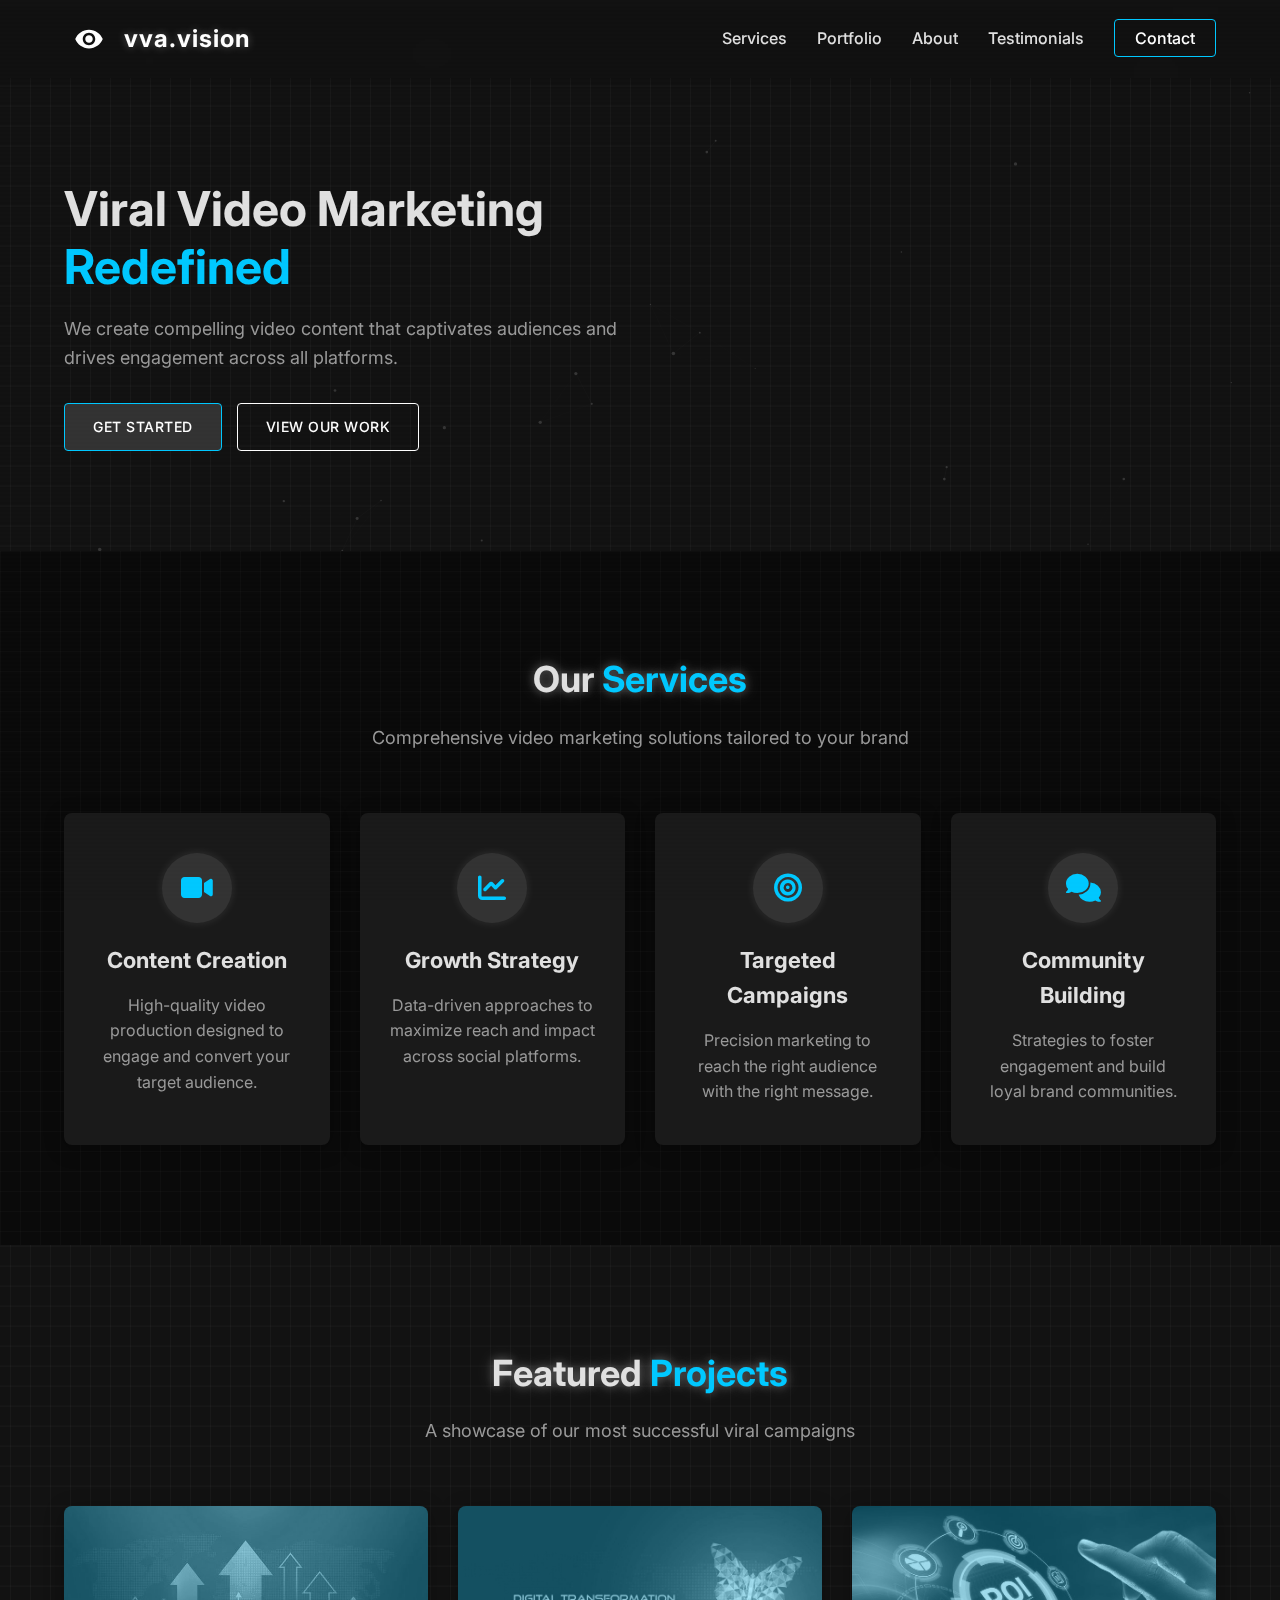
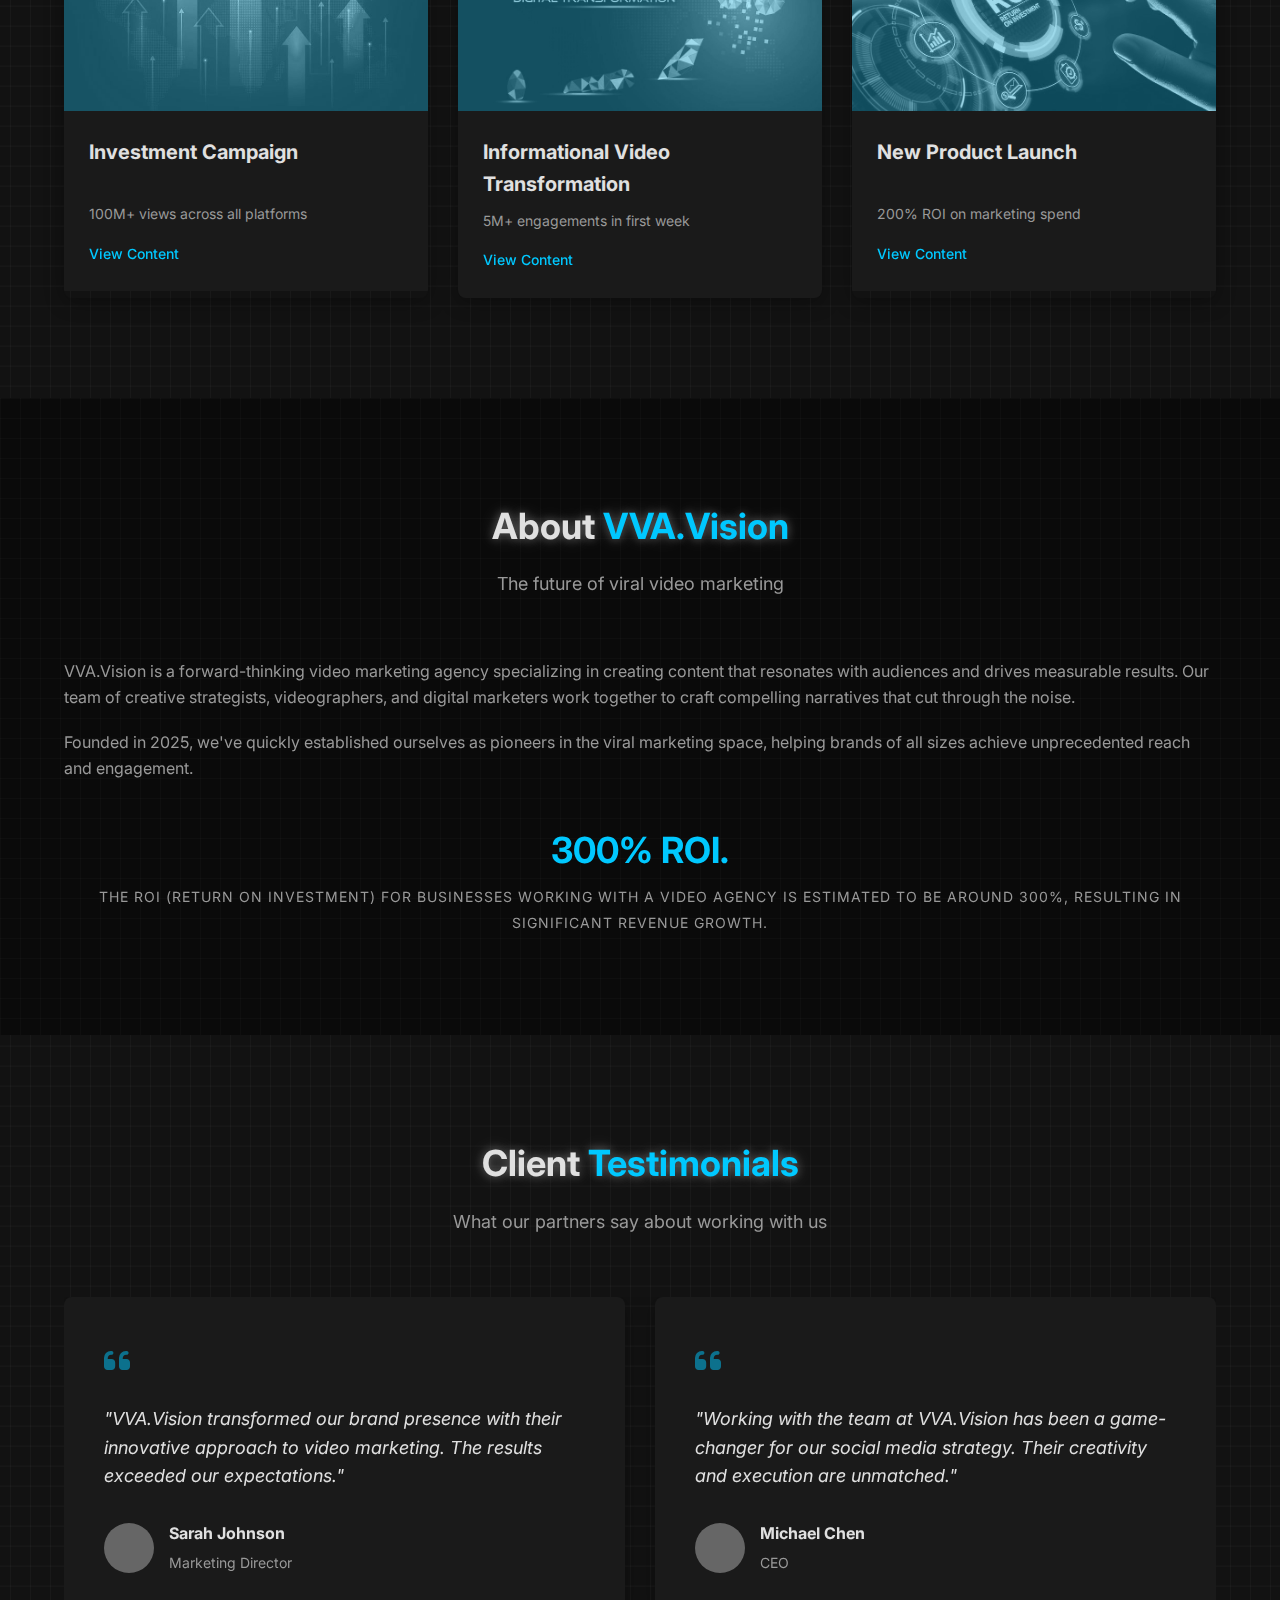
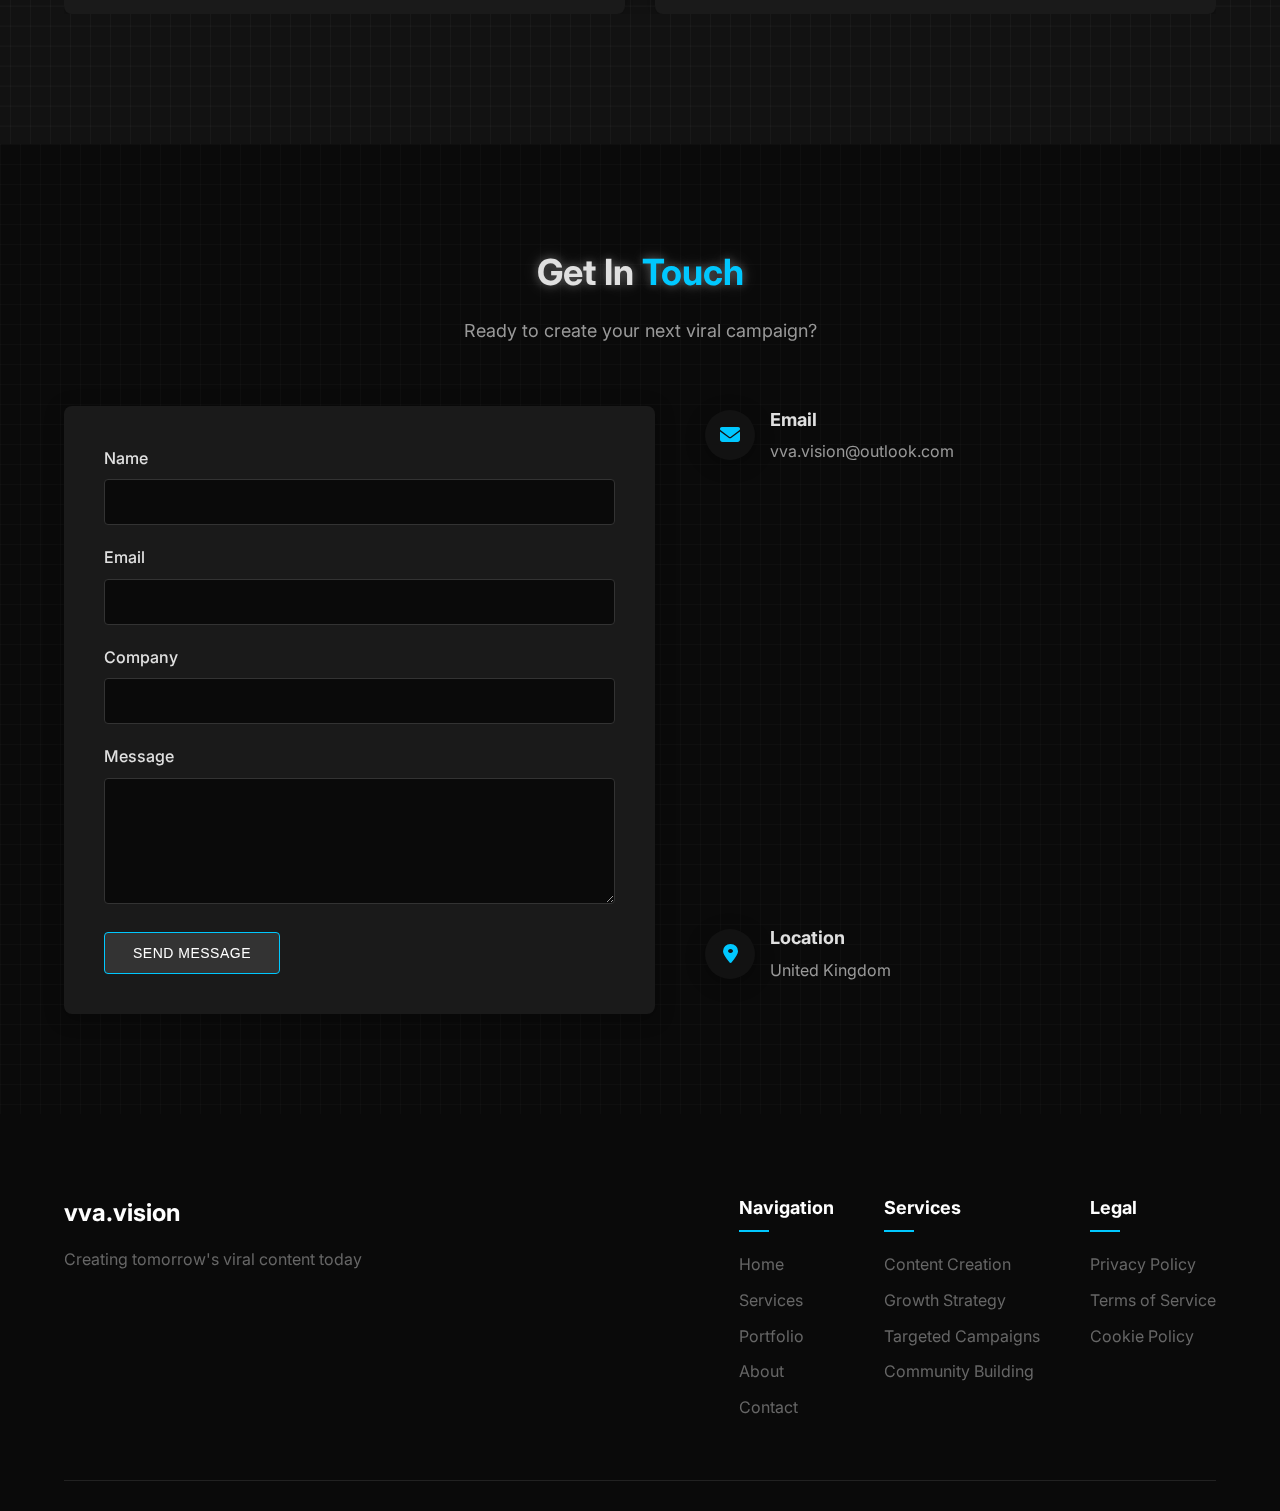
==== index.html @ bde7cbd3 "done" ====
<!DOCTYPE html>
<html lang="en">
<head>
    <meta charset="UTF-8">
    <meta name="viewport" content="width=device-width, initial-scale=1.0">
    <title>VVA.Vision - Viral Video Marketing Agency</title>
    <link rel="stylesheet" href="styles.css">
    <link rel="stylesheet" href="futuristic.css">
    <link rel="stylesheet" href="neon-effects.css">
    <link rel="preconnect" href="https://fonts.googleapis.com">
    <link rel="preconnect" href="https://fonts.gstatic.com" crossorigin>
    <link href="https://fonts.googleapis.com/css2?family=Inter:wght@300;400;500;600;700&display=swap" rel="stylesheet">
    <link rel="stylesheet" href="https://cdnjs.cloudflare.com/ajax/libs/font-awesome/6.4.0/css/all.min.css">
</head>
<body>
    <header>
        <nav>
            <div class="logo">
                <a href="#"><img src="eye-logo.svg" alt="VVA.Vision Logo">vva.vision</a>
            </div>
            <div class="nav-toggle" id="navToggle">
                <span></span>
                <span></span>
                <span></span>
            </div>
            <ul class="nav-links" id="navLinks">
                <li><a href="#services">Services</a></li>
                <li><a href="#portfolio">Portfolio</a></li>
                <li><a href="#about">About</a></li>
                <li><a href="#testimonials">Testimonials</a></li>
                <li><a href="#contact" class="cta-btn">Contact</a></li>
            </ul>
        </nav>
    </header>

    <main>
        <section class="hero">
            <div class="hero-content">
                <h1>Viral Video Marketing <span class="highlight">Redefined</span></h1>
                <p>We create compelling video content that captivates audiences and drives engagement across all platforms.</p>
                <div class="hero-cta">
                    <a href="#contact" class="primary-btn">Get Started</a>
                    <a href="#portfolio" class="secondary-btn">View Our Work</a>
                </div>
            </div>
           
        </section>

        <section id="services" class="services">
            <div class="section-header">
                <h2>Our <span class="highlight">Services</span></h2>
                <p>Comprehensive video marketing solutions tailored to your brand</p>
            </div>
            <div class="services-grid">
                <div class="service-card">
                    <div class="service-icon">
                        <i class="fas fa-video"></i>
                    </div>
                    <h3>Content Creation</h3>
                    <p>High-quality video production designed to engage and convert your target audience.</p>
                </div>
                <div class="service-card">
                    <div class="service-icon">
                        <i class="fas fa-chart-line"></i>
                    </div>
                    <h3>Growth Strategy</h3>
                    <p>Data-driven approaches to maximize reach and impact across social platforms.</p>
                </div>
                <div class="service-card">
                    <div class="service-icon">
                        <i class="fas fa-bullseye"></i>
                    </div>
                    <h3>Targeted Campaigns</h3>
                    <p>Precision marketing to reach the right audience with the right message.</p>
                </div>
                <div class="service-card">
                    <div class="service-icon">
                        <i class="fas fa-comments"></i>
                    </div>
                    <h3>Community Building</h3>
                    <p>Strategies to foster engagement and build loyal brand communities.</p>
                </div>
            </div>
        </section>

        <section id="portfolio" class="portfolio">
            <div class="section-header">
                <h2>Featured <span class="highlight">Projects</span></h2>
                <p>A showcase of our most successful viral campaigns</p>
            </div>
            <div class="portfolio-grid">
                <div class="portfolio-item">
                    <div class="portfolio-image">
                        <img src="cover1.jpeg">
                    </div>
                    <div class="portfolio-info">
                        <h3>Investment Campaign</h3><br>
                        <p>100M+ views across all platforms</p>
                        <a href="campaign-gallery.html" class="view-project">View Content</a>
                    </div>
                </div>
                <div class="portfolio-item">
                    <div class="portfolio-image">
                        <img src="cover2.jpeg">
                    </div>
                    <div class="portfolio-info">
                        <h3>Informational Video Transformation</h3>
                        <p>5M+ engagements in first week</p>
                        <a href="campaign-gallery.html" class="view-project">View Content</a>
                    </div>
                </div>
                <div class="portfolio-item">
                    <div class="portfolio-image">
                        <img src="cover3.jpeg">
                    </div>
                    <div class="portfolio-info">
                        <h3>New Product Launch</h3><br>
                        <p>200% ROI on marketing spend</p>
                        <a href="beauty-gallery.html" class="view-project">View Content</a>
                    </div>
                </div>
            </div>
        </section>

        <section id="about" class="about">
            <div class="section-header">
                <h2>About <span class="highlight">VVA.Vision</span></h2>
                <p>The future of viral video marketing</p>
            </div>
            <div class="about-content">
                <div class="about-text">
                    <p>VVA.Vision is a forward-thinking video marketing agency specializing in creating content that resonates with audiences and drives measurable results. Our team of creative strategists, videographers, and digital marketers work together to craft compelling narratives that cut through the noise.</p>
                    <p>Founded in 2025, we've quickly established ourselves as pioneers in the viral marketing space, helping brands of all sizes achieve unprecedented reach and engagement.</p>
                    <div class="stats-container">
                        
                    <div class="stat-item">
                            <span class="stat-number">300% ROI.</span>
                            <span class="stat-label">The ROI (Return on investment) for businesses working with a video agency is estimated to be around 300%, resulting in significant revenue growth.</span>
                    <!-- </div>
                        <div class="stat-item">
                            <span class="stat-number">100M+</span>
                            <span class="stat-label">Views</span>
                        </div> 
                    </div> -->
                </div>
                <!-- <div class="about-image">
                    <div class="team-image-placeholder"></div>
                </div> -->
            </div>
        </section>

        <section id="testimonials" class="testimonials">
            <div class="section-header">
                <h2>Client <span class="highlight">Testimonials</span></h2>
                <p>What our partners say about working with us</p>
            </div>
            <div class="testimonial-slider">
                <div class="testimonial-card">
                    <div class="quote-icon"><i class="fas fa-quote-left"></i></div>
                    <p class="testimonial-text">"VVA.Vision transformed our brand presence with their innovative approach to video marketing. The results exceeded our expectations."</p>
                    <div class="testimonial-author">
                        <div class="author-image"></div>
                        <div class="author-info">
                            <h4>Sarah Johnson</h4>
                            <p>Marketing Director</p>
                        </div>
                    </div>
                </div>
                <div class="testimonial-card">
                    <div class="quote-icon"><i class="fas fa-quote-left"></i></div>
                    <p class="testimonial-text">"Working with the team at VVA.Vision has been a game-changer for our social media strategy. Their creativity and execution are unmatched."</p>
                    <div class="testimonial-author">
                        <div class="author-image"></div>
                        <div class="author-info">
                            <h4>Michael Chen</h4>
                            <p>CEO</p>
                        </div>
                    </div>
                </div>
            </div>
            <!-- <div class="slider-controls">
                <button class="prev-btn"><i class="fas fa-chevron-left"></i></button>
                <button class="next-btn"><i class="fas fa-chevron-right"></i></button>
            </div> -->
        </section>

        <section id="contact" class="contact">
            <div class="section-header">
                <h2>Get In <span class="highlight">Touch</span></h2>
                <p>Ready to create your next viral campaign?</p>
            </div>
            <div class="contact-container">
                <div class="contact-form">
                    <form id="contactForm">
                        <div class="form-group">
                            <label for="name">Name</label>
                            <input type="text" id="name" name="name" required>
                        </div>
                        <div class="form-group">
                            <label for="email">Email</label>
                            <input type="email" id="email" name="email" required>
                        </div>
                        <div class="form-group">
                            <label for="company">Company</label>
                            <input type="text" id="company" name="company">
                        </div>
                        <div class="form-group">
                            <label for="message">Message</label>
                            <textarea id="message" name="message" rows="5" required></textarea>
                        </div>
                        <button type="submit" class="primary-btn">Send Message</button>
                    </form>
                </div>
                <div class="contact-info">
                    <div class="info-item">
                        <div class="info-icon"><i class="fas fa-envelope"></i></div>
                        <div class="info-text">
                            <h4>Email</h4>
                            <p>vva.vision@outlook.com</p>
                        </div>
                    </div>

                    <div class="info-item">
                        <div class="info-icon"><i class="fas fa-map-marker-alt"></i></div>
                        <div class="info-text">
                            <h4>Location</h4>
                            <p>United Kingdom</p>
                        </div>
                    </div>

                </div>
            </div>
        </section>
    </main>

    <footer>
        <div class="footer-content">
            <div class="footer-logo">
                <a href="#">vva.vision</a>
                <p>Creating tomorrow's viral content today</p>
            </div>
            <div class="footer-links">
                <div class="footer-column">
                    <h4>Navigation</h4>
                    <ul>
                        <li><a href="index.html">Home</a></li>
                        <li><a href="index.html#services">Services</a></li>
                        <li><a href="index.html#portfolio">Portfolio</a></li>
                        <li><a href="index.html#about">About</a></li>
                        <li><a href="index.html#contact">Contact</a></li>
                    </ul>
                </div>
                <div class="footer-column">
                    <h4>Services</h4>
                    <ul>
                        <li><a href="index.html#services">Content Creation</a></li>
                        <li><a href="index.html#services">Growth Strategy</a></li>
                        <li><a href="index.html#services">Targeted Campaigns</a></li>
                        <li><a href="index.html#services">Community Building</a></li>
                    </ul>
                </div>
                <div class="footer-column">
                    <h4>Legal</h4>
                    <ul>
                        <li><a href="privacy-policy.html">Privacy Policy</a></li>
                        <li><a href="terms-of-service.html">Terms of Service</a></li>
                        <li><a href="cookie-policy.html">Cookie Policy</a></li>
                    </ul>
                </div>
            </div>
        </div>
    </footer>

    <script src="script.js"></script>
    <script src="particles.js"></script>
</body>
</html>
---- styles.css ----
/* Base Styles */
:root {
    --primary-color: #333333;
    --secondary-color: #666666;
    --accent-color: #00c8ff;
    --background-color: #f5f5f5;
    --dark-bg-color: #1a1a1a;
    --light-gray: #e0e0e0;
    --medium-gray: #999999;
    --text-color: #333333;
    --light-text: #ffffff;
    --border-radius: 4px;
    --box-shadow: 0 4px 20px rgba(0, 0, 0, 0.1);
    --transition: all 0.3s ease;
}

* {
    margin: 0;
    padding: 0;
    box-sizing: border-box;
}

html {
    scroll-behavior: smooth;
}

body {
    font-family: 'Inter', sans-serif;
    line-height: 1.6;
    color: var(--text-color);
    background-color: var(--background-color);
    overflow-x: hidden;
}

a {
    text-decoration: none;
    color: inherit;
    transition: var(--transition);
}

ul {
    list-style: none;
}

img {
    max-width: 100%;
    height: auto;
}

.highlight {
    color: var(--accent-color);
}

/* Button Styles */
.primary-btn, .secondary-btn {
    display: inline-block;
    padding: 12px 28px;
    border-radius: var(--border-radius);
    font-weight: 500;
    letter-spacing: 0.5px;
    text-transform: uppercase;
    font-size: 14px;
    cursor: pointer;
    transition: var(--transition);
}

.primary-btn {
    background-color: var(--accent-color);
    color: var(--light-text);
    border: none;
}

.primary-btn:hover {
    background-color: var(--primary-color);
    transform: translateY(-2px);
}

.secondary-btn {
    background-color: transparent;
    color: var(--primary-color);
    border: 1px solid var(--primary-color);
}

.secondary-btn:hover {
    background-color: var(--primary-color);
    color: var(--light-text);
    transform: translateY(-2px);
}

/* Section Styles */
section {
    padding: 100px 0;
}

.section-header {
    text-align: center;
    margin-bottom: 60px;
}

.section-header h2 {
    font-size: 36px;
    font-weight: 700;
    margin-bottom: 15px;
    position: relative;
    display: inline-block;
}

.section-header p {
    color: var(--secondary-color);
    font-size: 18px;
    max-width: 600px;
    margin: 0 auto;
}

/* Header & Navigation */
header {
    position: fixed;
    top: 0;
    left: 0;
    width: 100%;
    z-index: 1000;
    background-color: rgba(245, 245, 245, 0.95);
    backdrop-filter: blur(10px);
    box-shadow: 0 2px 10px rgba(0, 0, 0, 0.1);
    transition: var(--transition);
}

nav {
    display: flex;
    justify-content: space-between;
    align-items: center;
    padding: 20px 5%;
    max-width: 1400px;
    margin: 0 auto;
}

.logo a {
    font-size: 24px;
    font-weight: 700;
    letter-spacing: 1px;
    color: var(--primary-color);
}

.nav-links {
    display: flex;
    align-items: center;
    gap: 30px;
}

.nav-links a {
    font-weight: 500;
    position: relative;
}

.nav-links a::after {
    content: '';
    position: absolute;
    bottom: -5px;
    left: 0;
    width: 0;
    height: 2px;
    background-color: var(--accent-color);
    transition: var(--transition);
}

.nav-links a:hover::after {
    width: 100%;
}

.nav-links a.cta-btn {
    background-color: var(--accent-color);
    color: var(--light-text);
    padding: 8px 20px;
    border-radius: var(--border-radius);
}

.nav-links a.cta-btn:hover {
    background-color: var(--primary-color);
}

.nav-links a.cta-btn::after {
    display: none;
}

.nav-toggle {
    display: none;
    flex-direction: column;
    gap: 5px;
    cursor: pointer;
}

.nav-toggle span {
    display: block;
    width: 25px;
    height: 2px;
    background-color: var(--primary-color);
    transition: var(--transition);
}

/* Hero Section */
.hero {
    padding: 180px 5% 100px;
    display: flex;
    align-items: center;
    justify-content: space-between;
    max-width: 1400px;
    margin: 0 auto;
    gap: 50px;
}

.hero-content {
    flex: 1;
    max-width: 600px;
}

.hero-content h1 {
    font-size: 48px;
    line-height: 1.2;
    margin-bottom: 20px;
    font-weight: 700;
}

.hero-content p {
    font-size: 18px;
    color: var(--secondary-color);
    margin-bottom: 30px;
}

.hero-cta {
    display: flex;
    gap: 15px;
}

.hero-visual {
    flex: 1;
    display: flex;
    justify-content: center;
    align-items: center;
}

.slideshow-container {
    width: 100%;
    max-width: 550px;
    aspect-ratio: 16/9;
    background-color: var(--dark-bg-color);
    position: relative;
    overflow: hidden;
    border-radius: var(--border-radius);
    box-shadow: 0 10px 30px rgba(0, 0, 0, 0.2);
}

.slideshow-images {
    width: 100%;
    height: 100%;
    position: relative;
}

.slide {
    position: absolute;
    top: 0;
    left: 0;
    width: 100%;
    height: 100%;
    object-fit: cover;
    opacity: 0;
    transition: opacity 0.8s ease-in-out;
}

.slide.active {
    opacity: 1;
    z-index: 1;
}

.slideshow-controls {
    position: absolute;
    bottom: 15px;
    left: 0;
    right: 0;
    display: flex;
    justify-content: space-between;
    padding: 0 15px;
    z-index: 2;
}

.slideshow-controls button {
    background-color: rgba(0, 0, 0, 0.5);
    color: white;
    border: none;
    width: 40px;
    height: 40px;
    border-radius: 50%;
    display: flex;
    align-items: center;
    justify-content: center;
    cursor: pointer;
    transition: background-color 0.3s ease;
}

.slideshow-controls button:hover {
    background-color: var(--accent-color);
}
    /* border-radius: 8px;
    overflow: hidden;
    position: relative;
    box-shadow: var(--box-shadow);
} */

.placeholder-video {
    width: 100%;
    height: 100%;
    display: flex;
    justify-content: center;
    align-items: center;
}

.placeholder-video i {
    font-size: 60px;
    color: var(--accent-color);
    opacity: 0.8;
    transition: var(--transition);
    cursor: pointer;
}

.placeholder-video i:hover {
    opacity: 1;
    transform: scale(1.1);
}

/* Services Section */
.services {
    background-color: var(--light-gray);
    padding: 100px 5%;
}

.services-grid {
    display: grid;
    grid-template-columns: repeat(auto-fit, minmax(250px, 1fr));
    gap: 30px;
    max-width: 1400px;
    margin: 0 auto;
}

.service-card {
    background-color: var(--background-color);
    padding: 40px 30px;
    border-radius: 8px;
    box-shadow: var(--box-shadow);
    transition: var(--transition);
    text-align: center;
}

.service-card:hover {
    transform: translateY(-10px);
}

.service-icon {
    width: 70px;
    height: 70px;
    background-color: var(--light-gray);
    border-radius: 50%;
    display: flex;
    justify-content: center;
    align-items: center;
    margin: 0 auto 20px;
}

.service-icon i {
    font-size: 28px;
    color: var(--accent-color);
}

.service-card h3 {
    font-size: 22px;
    margin-bottom: 15px;
}

.service-card p {
    color: var(--secondary-color);
    font-size: 16px;
}

/* Portfolio Section */
.portfolio {
    padding: 100px 5%;
    max-width: 1400px;
    margin: 0 auto;
}

.portfolio-grid {
    display: grid;
    grid-template-columns: repeat(auto-fit, minmax(300px, 1fr));
    gap: 30px;
}

.portfolio-item {
    border-radius: 8px;
    overflow: hidden;
    box-shadow: var(--box-shadow);
    transition: var(--transition);
}

.portfolio-item:hover {
    transform: translateY(-10px);
}

.portfolio-item:hover .portfolio-image::after {
    opacity: 0.5;
}

.portfolio-image {
    width: 100%;
    aspect-ratio: 16/9;
    overflow: hidden;
    position: relative;
}

.portfolio-image::after {
    content: '';
    position: absolute;
    top: 0;
    left: 0;
    width: 100%;
    height: 100%;
    background-color: var(--accent-color);
    opacity: 0.3;
    pointer-events: none;
    transition: var(--transition);
}

.placeholder-image {
    width: 100%;
    height: 100%;
    background-color: var(--medium-gray);
    background-image: linear-gradient(45deg, var(--medium-gray), var(--light-gray));
}

.portfolio-info {
    padding: 25px;
    background-color: var(--background-color);
}

.portfolio-info h3 {
    font-size: 20px;
    margin-bottom: 10px;
}

.portfolio-info p {
    color: var(--secondary-color);
    margin-bottom: 15px;
    font-size: 14px;
}

.view-project {
    color: var(--accent-color);
    font-weight: 500;
    font-size: 14px;
    display: inline-block;
    position: relative;
}

.view-project::after {
    content: '';
    position: absolute;
    bottom: -2px;
    left: 0;
    width: 0;
    height: 1px;
    background-color: var(--accent-color);
    transition: var(--transition);
}

.view-project:hover::after {
    width: 100%;
}

/* About Section */
.about {
    background-color: var(--light-gray);
    padding: 100px 5%;
}

.about-content {
    display: flex;
    align-items: center;
    gap: 50px;
    max-width: 1400px;
    margin: 0 auto;
}

.about-text {
    flex: 1;
}

.about-text p {
    margin-bottom: 20px;
    color: var(--secondary-color);
}

.stats-container {
    display: flex;
    gap: 30px;
    margin-top: 40px;
}

.stat-item {
    text-align: center;
}

.stat-number {
    display: block;
    font-size: 36px;
    font-weight: 700;
    color: var(--accent-color);
    margin-bottom: 5px;
}

.stat-label {
    font-size: 14px;
    color: var(--secondary-color);
    text-transform: uppercase;
    letter-spacing: 1px;
}

.about-image {
    flex: 1;
}

.team-image-placeholder {
    width: 100%;
    aspect-ratio: 4/3;
    background-color: var(--medium-gray);
    border-radius: 8px;
    overflow: hidden;
}

/* Testimonials Section */
.testimonials {
    padding: 100px 5%;
    max-width: 1400px;
    margin: 0 auto;
}

.testimonial-slider {
    display: flex;
    gap: 30px;
    margin-bottom: 30px;
    overflow-x: hidden;
}

.testimonial-card {
    background-color: var(--light-gray);
    padding: 40px;
    border-radius: 8px;
    box-shadow: var(--box-shadow);
    flex: 1;
    min-width: 300px;
}

.quote-icon {
    font-size: 30px;
    color: var(--accent-color);
    margin-bottom: 20px;
    opacity: 0.5;
}

.testimonial-text {
    font-size: 18px;
    margin-bottom: 30px;
    font-style: italic;
}

.testimonial-author {
    display: flex;
    align-items: center;
    gap: 15px;
}

.author-image {
    width: 50px;
    height: 50px;
    border-radius: 50%;
    background-color: var(--medium-gray);
}

.author-info h4 {
    font-size: 16px;
    margin-bottom: 5px;
}

.author-info p {
    font-size: 14px;
    color: var(--secondary-color);
}

.slider-controls {
    display: flex;
    justify-content: center;
    gap: 15px;
}

.prev-btn, .next-btn {
    width: 40px;
    height: 40px;
    border-radius: 50%;
    background-color: var(--background-color);
    border: none;
    display: flex;
    justify-content: center;
    align-items: center;
    cursor: pointer;
    transition: var(--transition);
}

.prev-btn:hover, .next-btn:hover {
    background-color: var(--accent-color);
    color: var(--light-text);
}

/* Contact Section */
.contact {
    background-color: var(--light-gray);
    padding: 100px 5%;
}

.contact-container {
    display: flex;
    gap: 50px;
    max-width: 1400px;
    margin: 0 auto;
}

.contact-form {
    flex: 1;
    background-color: var(--background-color);
    padding: 40px;
    border-radius: 8px;
    box-shadow: var(--box-shadow);
}

.form-group {
    margin-bottom: 20px;
}

.form-group label {
    display: block;
    margin-bottom: 8px;
    font-weight: 500;
}

.form-group input, .form-group textarea {
    width: 100%;
    padding: 12px 15px;
    border: 1px solid var(--light-gray);
    border-radius: var(--border-radius);
    font-family: inherit;
    font-size: 16px;
    transition: var(--transition);
}

.form-group input:focus, .form-group textarea:focus {
    outline: none;
    border-color: var(--accent-color);
}

.contact-info {
    flex: 1;
    display: flex;
    flex-direction: column;
    justify-content: space-between;
}

.info-item {
    display: flex;
    align-items: center;
    gap: 15px;
    margin-bottom: 30px;
}

.info-icon {
    width: 50px;
    height: 50px;
    background-color: var(--background-color);
    border-radius: 50%;
    display: flex;
    justify-content: center;
    align-items: center;
    box-shadow: var(--box-shadow);
}

.info-icon i {
    font-size: 20px;
    color: var(--accent-color);
}

.info-text h4 {
    font-size: 18px;
    margin-bottom: 5px;
}

.info-text p {
    color: var(--secondary-color);
}

.social-links {
    display: flex;
    gap: 15px;
    margin-top: 30px;
}

.social-icon {
    width: 40px;
    height: 40px;
    background-color: var(--background-color);
    border-radius: 50%;
    display: flex;
    justify-content: center;
    align-items: center;
    transition: var(--transition);
}

.social-icon i {
    font-size: 18px;
    color: var(--primary-color);
    transition: var(--transition);
}

.social-icon:hover {
    background-color: var(--accent-color);
}

.social-icon:hover i {
    color: var(--light-text);
}

/* Footer */
footer {
    background-color: var(--dark-bg-color);
    color: var(--light-text);
    padding: 80px 5% 30px;
}

.footer-content {
    display: flex;
    justify-content: space-between;
    max-width: 1400px;
    margin: 0 auto;
    padding-bottom: 50px;
    border-bottom: 1px solid rgba(255, 255, 255, 0.1);
}

.footer-logo a {
    font-size: 24px;
    font-weight: 700;
    margin-bottom: 15px;
    display: inline-block;
}

.footer-logo p {
    color: var(--medium-gray);
    max-width: 300px;
}

.footer-links {
    display: flex;
    gap: 50px;
}

.footer-column h4 {
    font-size: 18px;
    margin-bottom: 20px;
    position: relative;
    padding-bottom: 10px;
}

.footer-column h4::after {
    content: '';
    position: absolute;
    bottom: 0;
    left: 0;
    width: 30px;
    height: 2px;
    background-color: var(--accent-color);
}

.footer-column ul li {
    margin-bottom: 10px;
}

.footer-column ul li a {
    color: var(--medium-gray);
    transition: var(--transition);
}

.footer-column ul li a:hover {
    color: var(--accent-color);
    padding-left: 5px;
}

.footer-bottom {
    text-align: center;
    padding-top: 30px;
    color: var(--medium-gray);
    max-width: 1400px;
    margin: 0 auto;
}

/* Responsive Styles */
@media (max-width: 1024px) {
    .hero {
        flex-direction: column;
        text-align: center;
        padding-top: 150px;
    }
    
    .hero-content {
        max-width: 100%;
    }
    
    .hero-cta {
        justify-content: center;
    }
    
    .about-content {
        flex-direction: column;
    }
    
    .contact-container {
        flex-direction: column;
    }
    
    .footer-content {
        flex-direction: column;
        gap: 40px;
    }
    
    .footer-links {
        flex-wrap: wrap;
        gap: 30px;
    }
}

@media (max-width: 768px) {
    .nav-links {
        position: fixed;
        top: 80px;
        left: 0;
        width: 100%;
        background-color: var(--background-color);
        flex-direction: column;
        padding: 30px 0;
        box-shadow: 0 10px 10px rgba(0, 0, 0, 0.1);
        transform: translateY(-150%);
        transition: var(--transition);
        opacity: 0;
    }
    
    .nav-links.active {
        transform: translateY(0);
        opacity: 1;
    }
    
    .nav-toggle {
        display: flex;
    }
    
    .services-grid, .portfolio-grid {
        grid-template-columns: 1fr;
    }
    
    .testimonial-slider {
        flex-direction: column;
    }
    
    .stats-container {
        flex-direction: column;
        gap: 20px;
    }
    
    /* Improved slideshow controls for mobile */
    .slideshow-controls {
        bottom: 10px;
        padding: 0 10px;
    }
    
    .slideshow-controls button {
        width: 50px;
        height: 50px;
        background-color: rgba(0, 0, 0, 0.7);
        border: 2px solid rgba(255, 255, 255, 0.3);
    }
    
    .slideshow-controls button i {
        font-size: 18px;
    }
}
---- futuristic.css ----
/* Futuristic Dark Theme CSS */
:root {
    --primary-color: #1a1a1a;
    --secondary-color: #999999;
    --accent-color: #00c8ff;
    --background-color: #121212;
    --dark-bg-color: #0a0a0a;
    --light-gray: #333333;
    --medium-gray: #666666;
    --text-color: #e0e0e0;
    --light-text: #ffffff;
    --border-radius: 4px;
    --box-shadow: 0 4px 20px rgba(0, 0, 0, 0.3);
    --transition: all 0.3s ease;
}

/* Grid Background Pattern */
body {
    font-family: 'Inter', sans-serif;
    line-height: 1.6;
    background-color: var(--background-color);
    background-image: 
        linear-gradient(rgba(255, 255, 255, 0.03) 1px, transparent 1px),
        linear-gradient(90deg, rgba(255, 255, 255, 0.03) 1px, transparent 1px);
    background-size: 20px 20px;
    background-position: center center;
    color: var(--text-color);
    overflow-x: hidden;
}

/* Section Background Colors */
.services, .about, .contact {
    background-color: var(--dark-bg-color);
    background-image: 
        linear-gradient(rgba(255, 255, 255, 0.02) 1px, transparent 1px),
        linear-gradient(90deg, rgba(255, 255, 255, 0.02) 1px, transparent 1px);
    background-size: 20px 20px;
}

/* Card Background Colors */
.service-card, .portfolio-info, .testimonial-card, .contact-form {
    background-color: var(--primary-color);
}

/* Header Styling */
header {
    background-color: rgba(18, 18, 18, 0.95);
    backdrop-filter: blur(10px);
}

/* Logo Styling */
.logo a {
    display: flex;
    align-items: center;
    gap: 10px;
    color: var(--light-text);
}

.logo img {
    height: 30px;
    width: auto;
}

/* Button Styling */
.primary-btn {
    background-color: var(--light-gray);
    color: var(--light-text);
    border: 1px solid var(--accent-color);
}

.primary-btn:hover {
    background-color: var(--accent-color);
    color: var(--primary-color);
}

.secondary-btn {
    background-color: transparent;
    color: var(--light-text);
    border: 1px solid var(--light-text);
}

.secondary-btn:hover {
    background-color: var(--light-text);
    color: var(--primary-color);
}

/* Navigation Links */
.nav-links a.cta-btn {
    background-color: transparent;
    border: 1px solid var(--accent-color);
}

.nav-links a.cta-btn:hover {
    background-color: var(--accent-color);
    color: var(--primary-color);
}

/* Footer Styling */
footer {
    background-color: var(--dark-bg-color);
}

/* Form Elements */
.form-group input, .form-group textarea {
    background-color: var(--dark-bg-color);
    border: 1px solid var(--light-gray);
    color: var(--text-color);
}

.form-group input:focus, .form-group textarea:focus {
    border-color: var(--accent-color);
}

/* Social Icons */
.social-icon {
    background-color: var(--light-gray);
}

.social-icon i {
    color: var(--text-color);
}

.social-icon:hover {
    background-color: var(--accent-color);
}

.social-icon:hover i {
    color: var(--primary-color);
}

/* Testimonial Controls */
.prev-btn, .next-btn {
    background-color: var(--light-gray);
    color: var(--text-color);
}

/* Animations */
@keyframes fadeIn {
    from { opacity: 0; transform: translateY(20px); }
    to { opacity: 1; transform: translateY(0); }
}

.animate {
    animation: fadeIn 0.6s ease forwards;
}

/* Responsive Adjustments */
@media (max-width: 768px) {
    .nav-links {
        background-color: var(--primary-color);
    }
}
---- neon-effects.css ----
/* Neon Glow Effects */

/* Glowing text effect for headings */
.section-header h2 {
    text-shadow: 0 0 10px rgba(255, 255, 255, 0.3), 0 0 20px rgba(255, 255, 255, 0.2);
}

/* Glowing border effect for cards on hover */
.service-card:hover, .portfolio-item:hover, .testimonial-card:hover {
    box-shadow: 0 0 15px rgba(255, 255, 255, 0.2), 0 0 30px rgba(255, 255, 255, 0.1);
}

/* Glowing effect for buttons */
.primary-btn:hover, .secondary-btn:hover, .nav-links a.cta-btn:hover {
    box-shadow: 0 0 10px rgba(255, 255, 255, 0.5);
}

/* Glowing effect for logo */
.logo a {
    text-shadow: 0 0 8px rgba(255, 255, 255, 0.3);
}

/* Pulsing animation for the eye logo */
@keyframes pulse {
    0% { opacity: 0.8; }
    50% { opacity: 1; }
    100% { opacity: 0.8; }
}

.logo img {
    animation: pulse 3s infinite ease-in-out;
}

/* Glowing effect for service icons */
.service-icon {
    box-shadow: 0 0 10px rgba(255, 255, 255, 0.1);
    transition: box-shadow 0.3s ease;
}

.service-icon:hover {
    box-shadow: 0 0 15px rgba(255, 255, 255, 0.3);
}

/* Glowing effect for social icons */
.social-icon:hover {
    box-shadow: 0 0 10px rgba(255, 255, 255, 0.5);
}

/* Subtle scan line effect for the entire page */
body::after {
    content: '';
    position: fixed;
    top: 0;
    left: 0;
    width: 100%;
    height: 100%;
    background: linear-gradient(rgba(18, 16, 16, 0) 50%, rgba(0, 0, 0, 0.02) 50%);
    background-size: 100% 4px;
    z-index: 1000;
    pointer-events: none;
    opacity: 0.2;
}
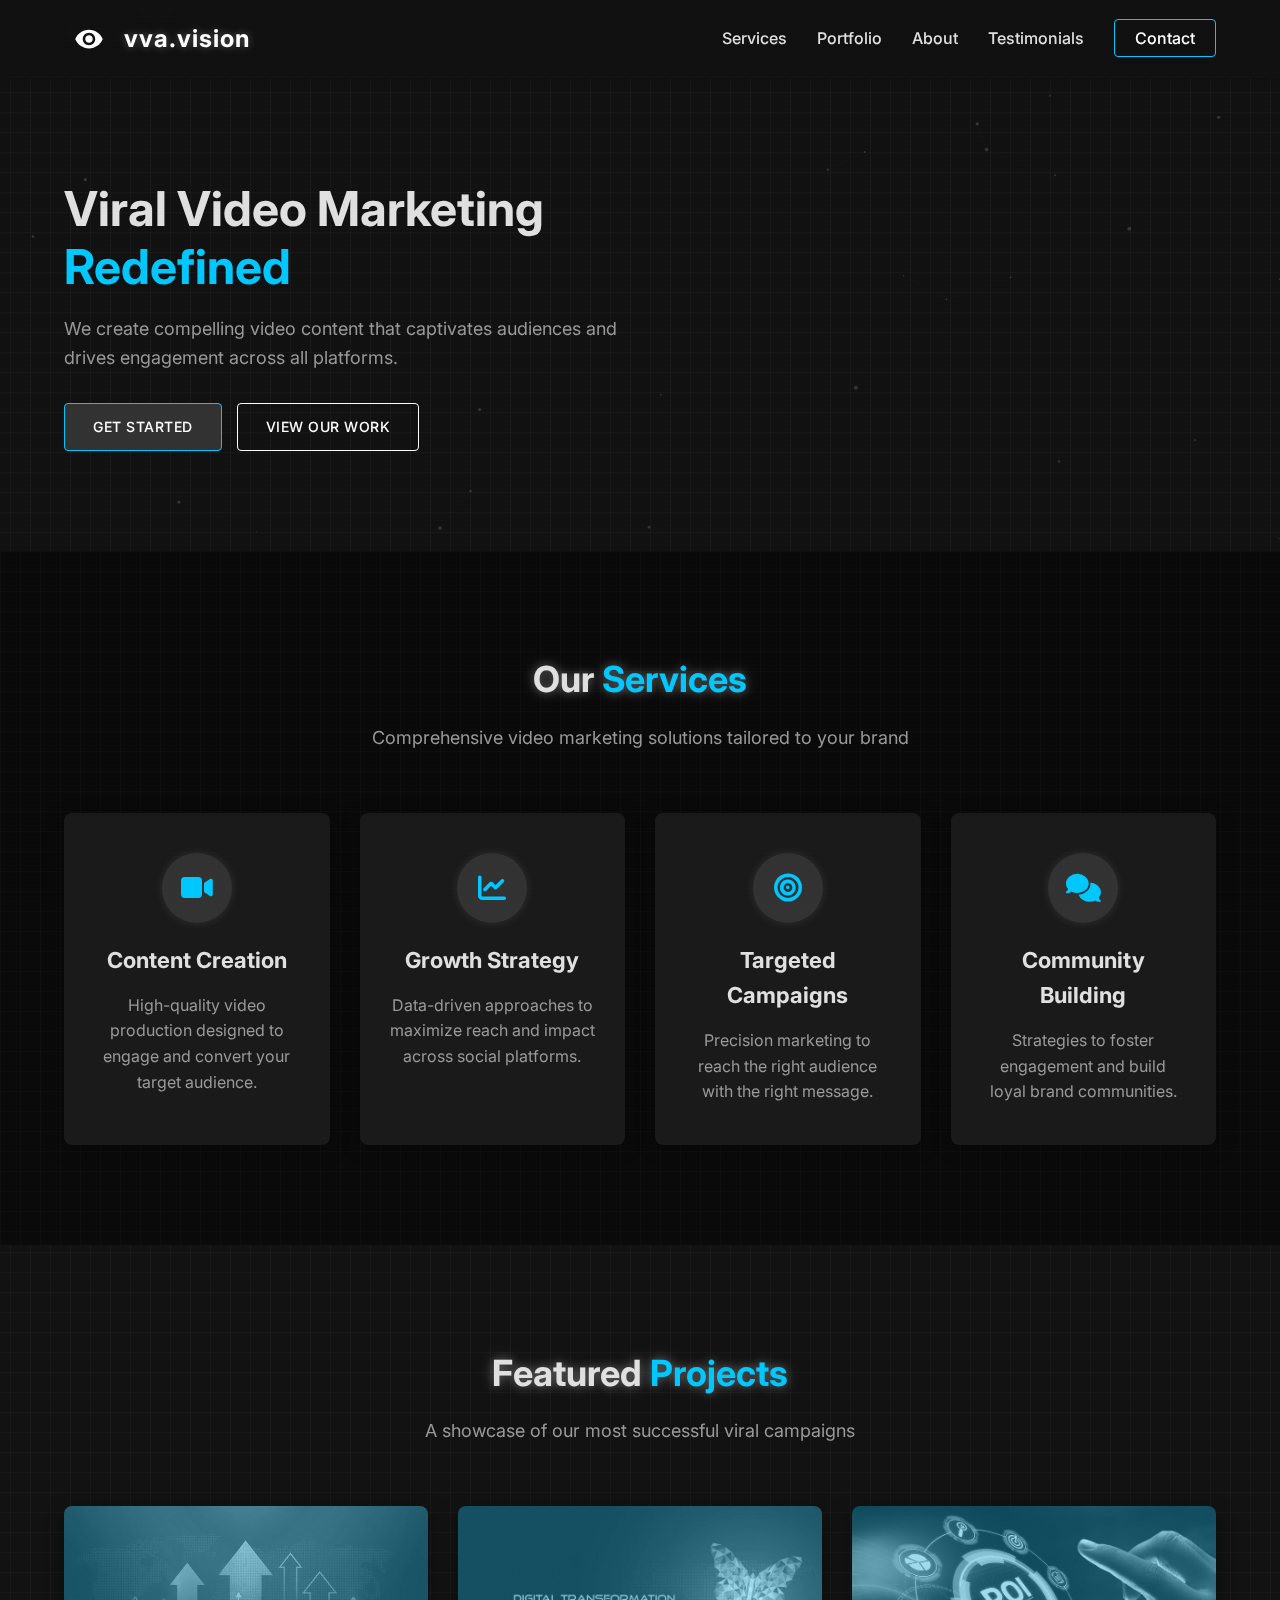
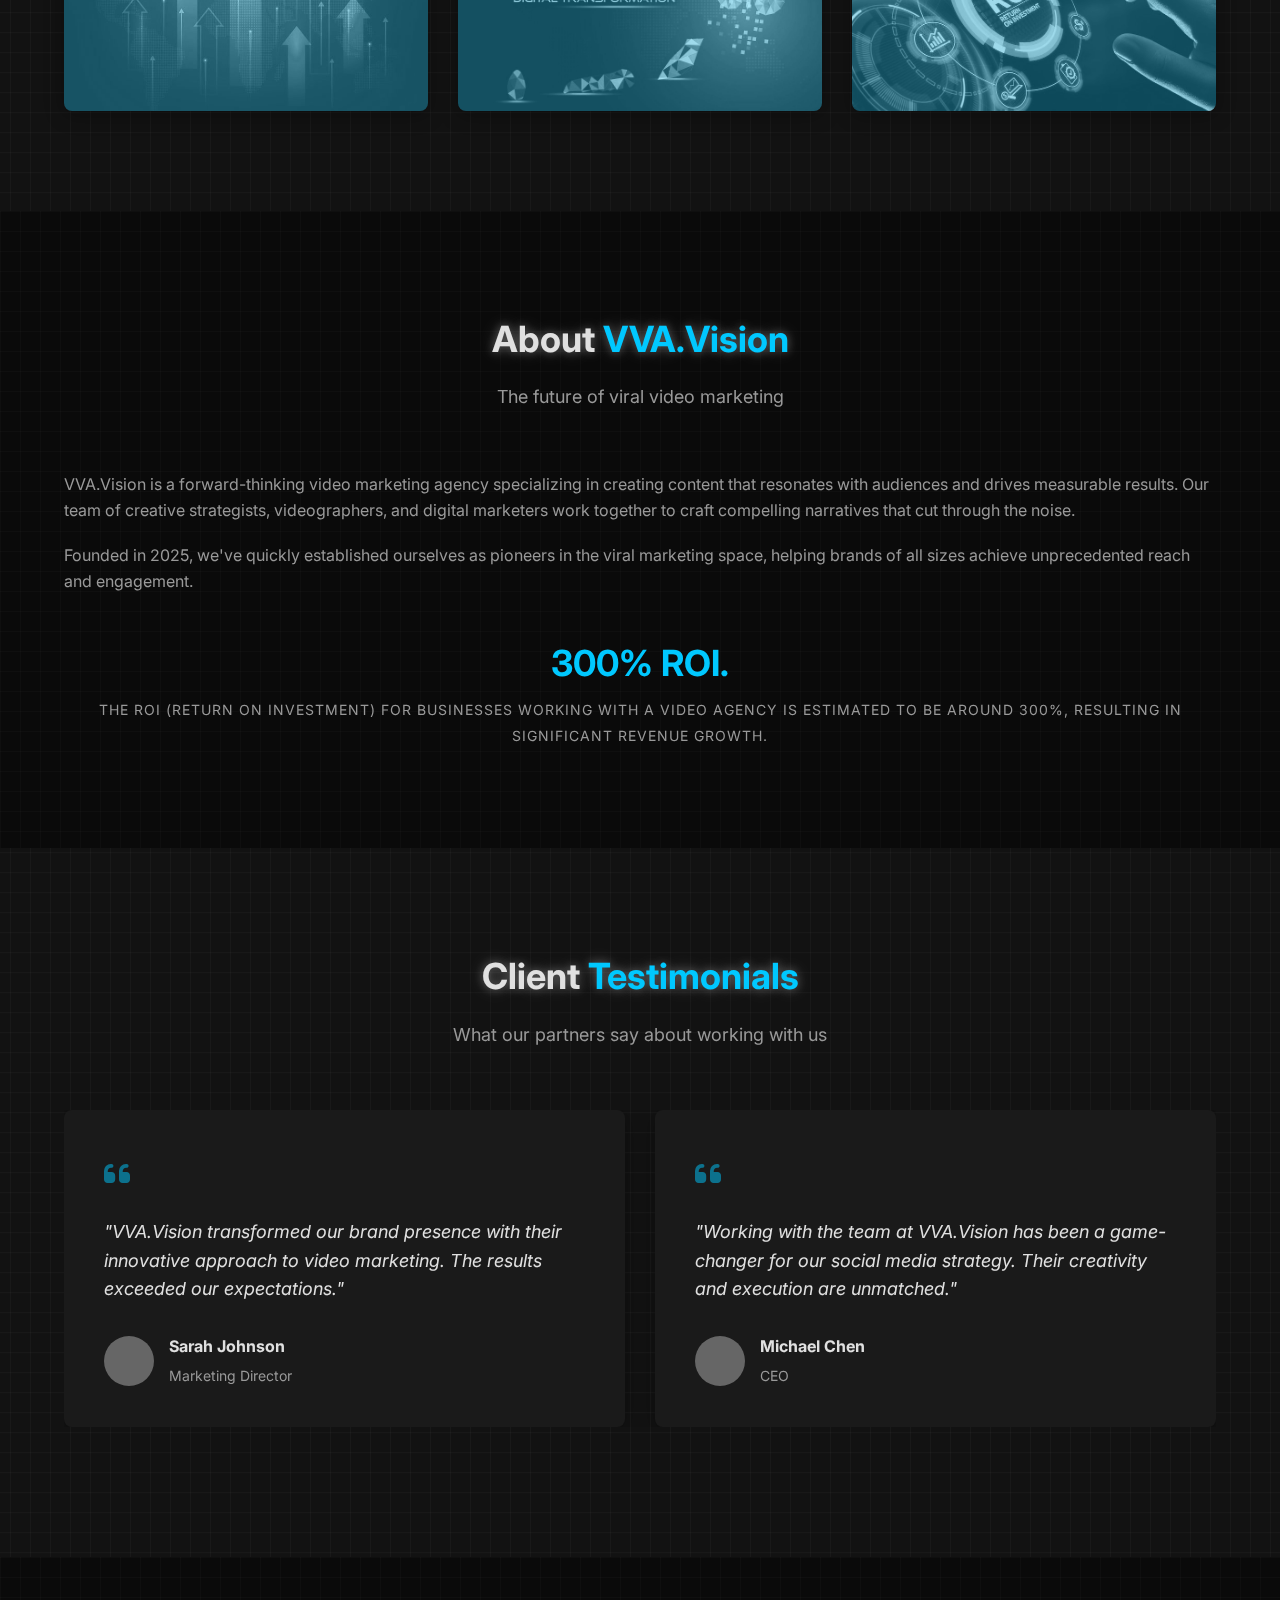
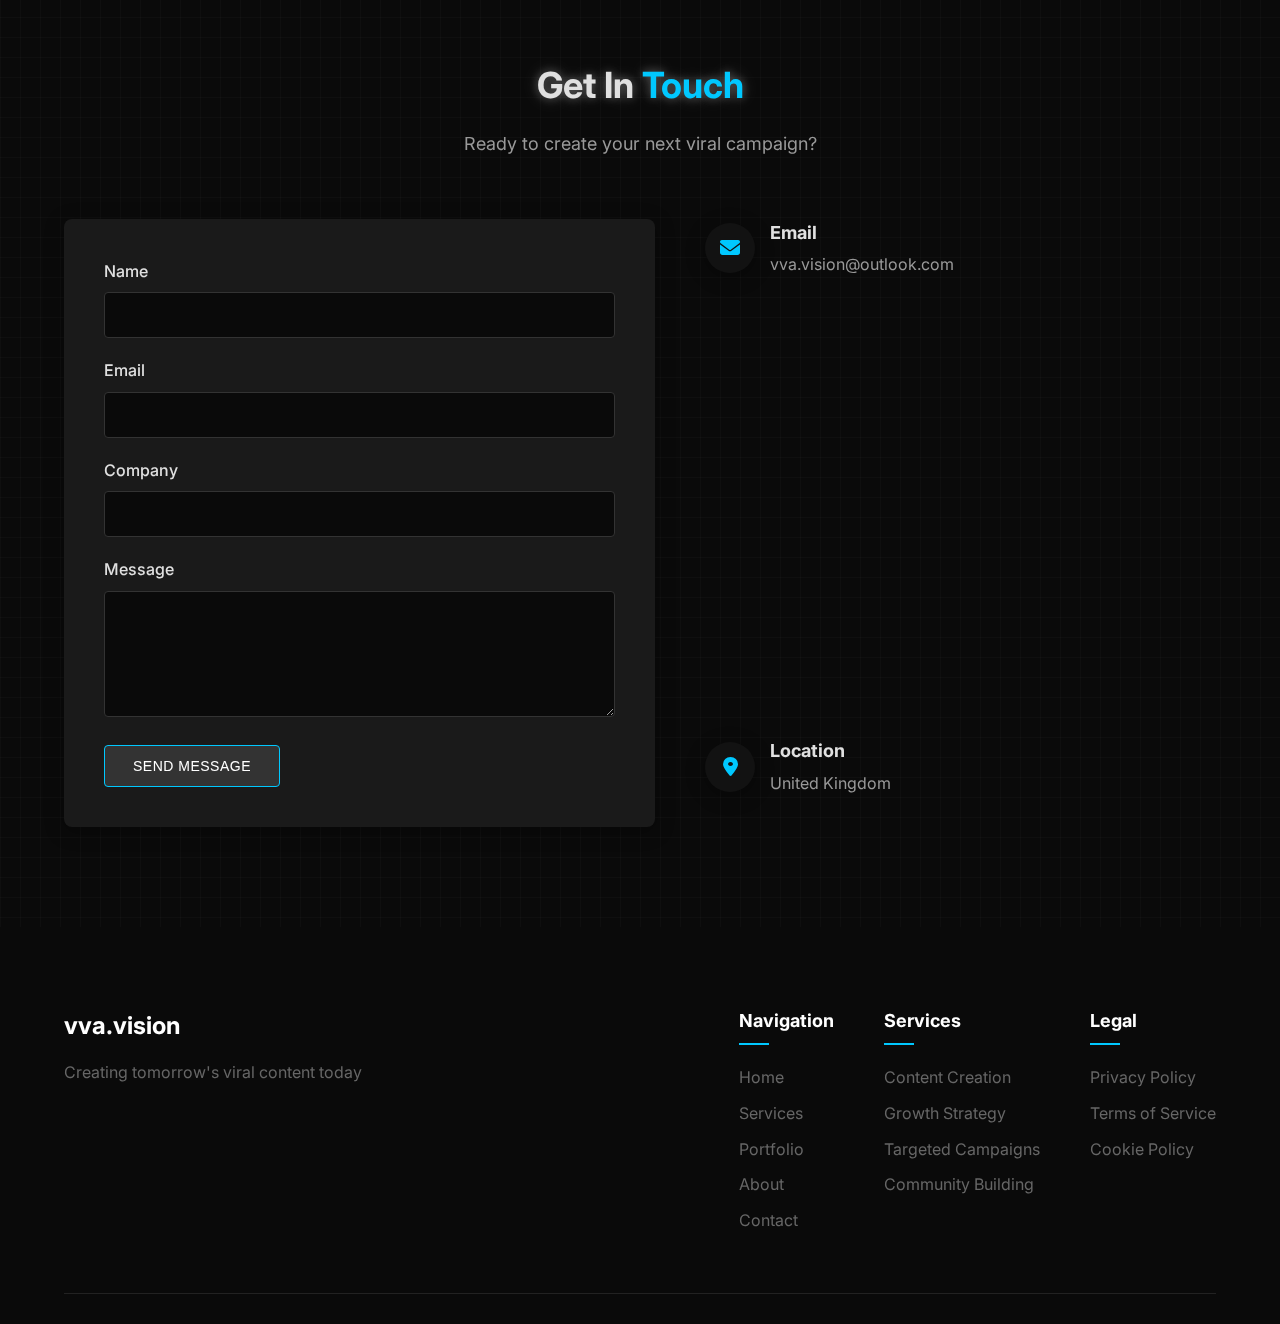
==== commit 7406c876: "+" ====
--- a/index.html
+++ b/index.html
@@ -91,32 +91,32 @@
             <div class="portfolio-grid">
                 <div class="portfolio-item">
                     <div class="portfolio-image">
-                        <img src="cover1.jpeg">
-                    </div>
-                    <div class="portfolio-info">
-                        <h3>Investment Campaign</h3><br>
-                        <p>100M+ views across all platforms</p>
-                        <a href="campaign-gallery.html" class="view-project">View Content</a>
+                        <img src="cover1.jpeg" alt="New Product Launch Campaign">
+                        <div class="portfolio-info">
+                            <h3>New Product Launch</h3>
+                            <p>200% ROI on marketing spend</p>
+                            <a href="beauty-gallery.html" class="view-project">View Content</a>
+                        </div>
                     </div>
                 </div>
                 <div class="portfolio-item">
                     <div class="portfolio-image">
-                        <img src="cover2.jpeg">
-                    </div>
-                    <div class="portfolio-info">
-                        <h3>Informational Video Transformation</h3>
-                        <p>5M+ engagements in first week</p>
-                        <a href="campaign-gallery.html" class="view-project">View Content</a>
+                        <img src="cover2.jpeg" alt="Investment Campaign">
+                        <div class="portfolio-info">
+                            <h3>Investment Campaign</h3>
+                            <p>100M+ views across all platforms</p>
+                            <a href="campaign-gallery.html" class="view-project">View Content</a>
+                        </div>
                     </div>
                 </div>
                 <div class="portfolio-item">
                     <div class="portfolio-image">
-                        <img src="cover3.jpeg">
-                    </div>
-                    <div class="portfolio-info">
-                        <h3>New Product Launch</h3><br>
-                        <p>200% ROI on marketing spend</p>
-                        <a href="beauty-gallery.html" class="view-project">View Content</a>
+                        <img src="cover3.jpeg" alt="Informational Video Campaign">
+                        <div class="portfolio-info">
+                            <h3>Informational Video Transformation</h3>
+                            <p>5M+ engagements in first week</p>
+                            <a href="campaign-gallery.html" class="view-project">View Content</a>
+                        </div>
                     </div>
                 </div>
             </div>
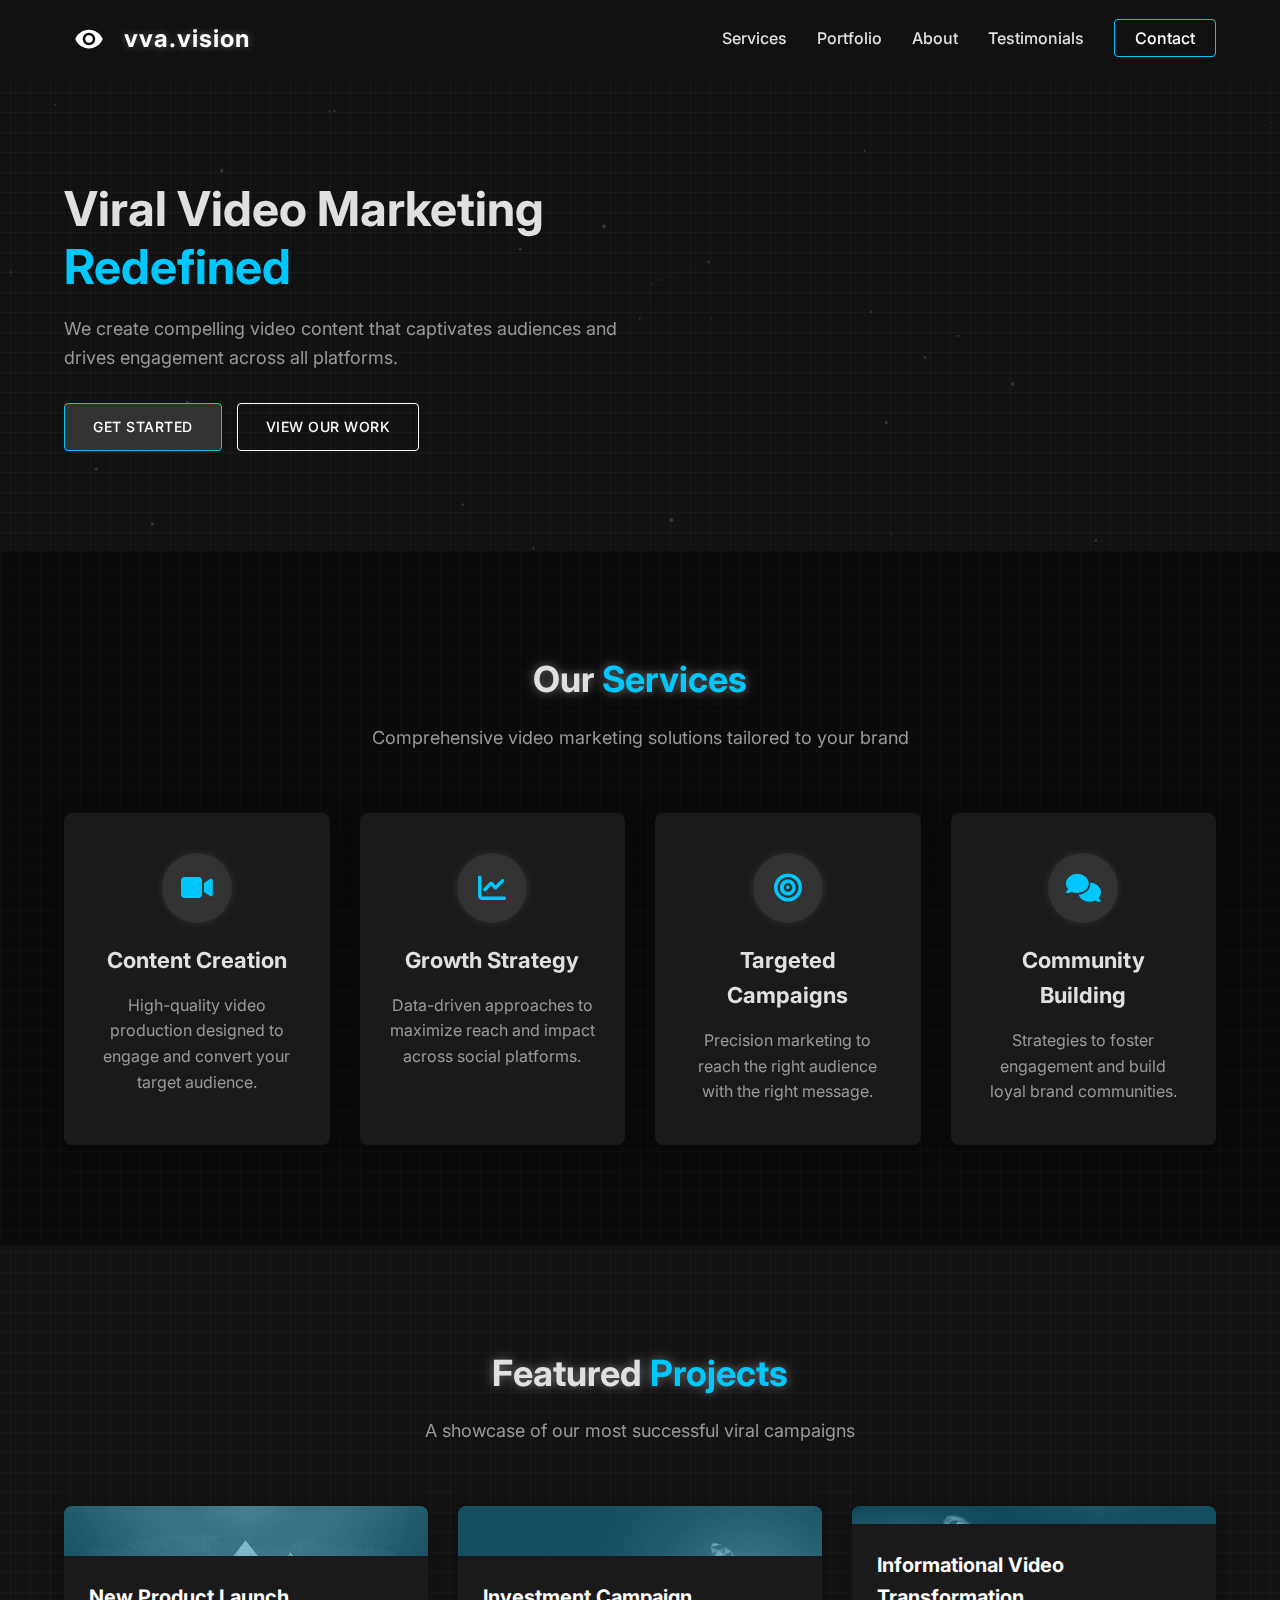
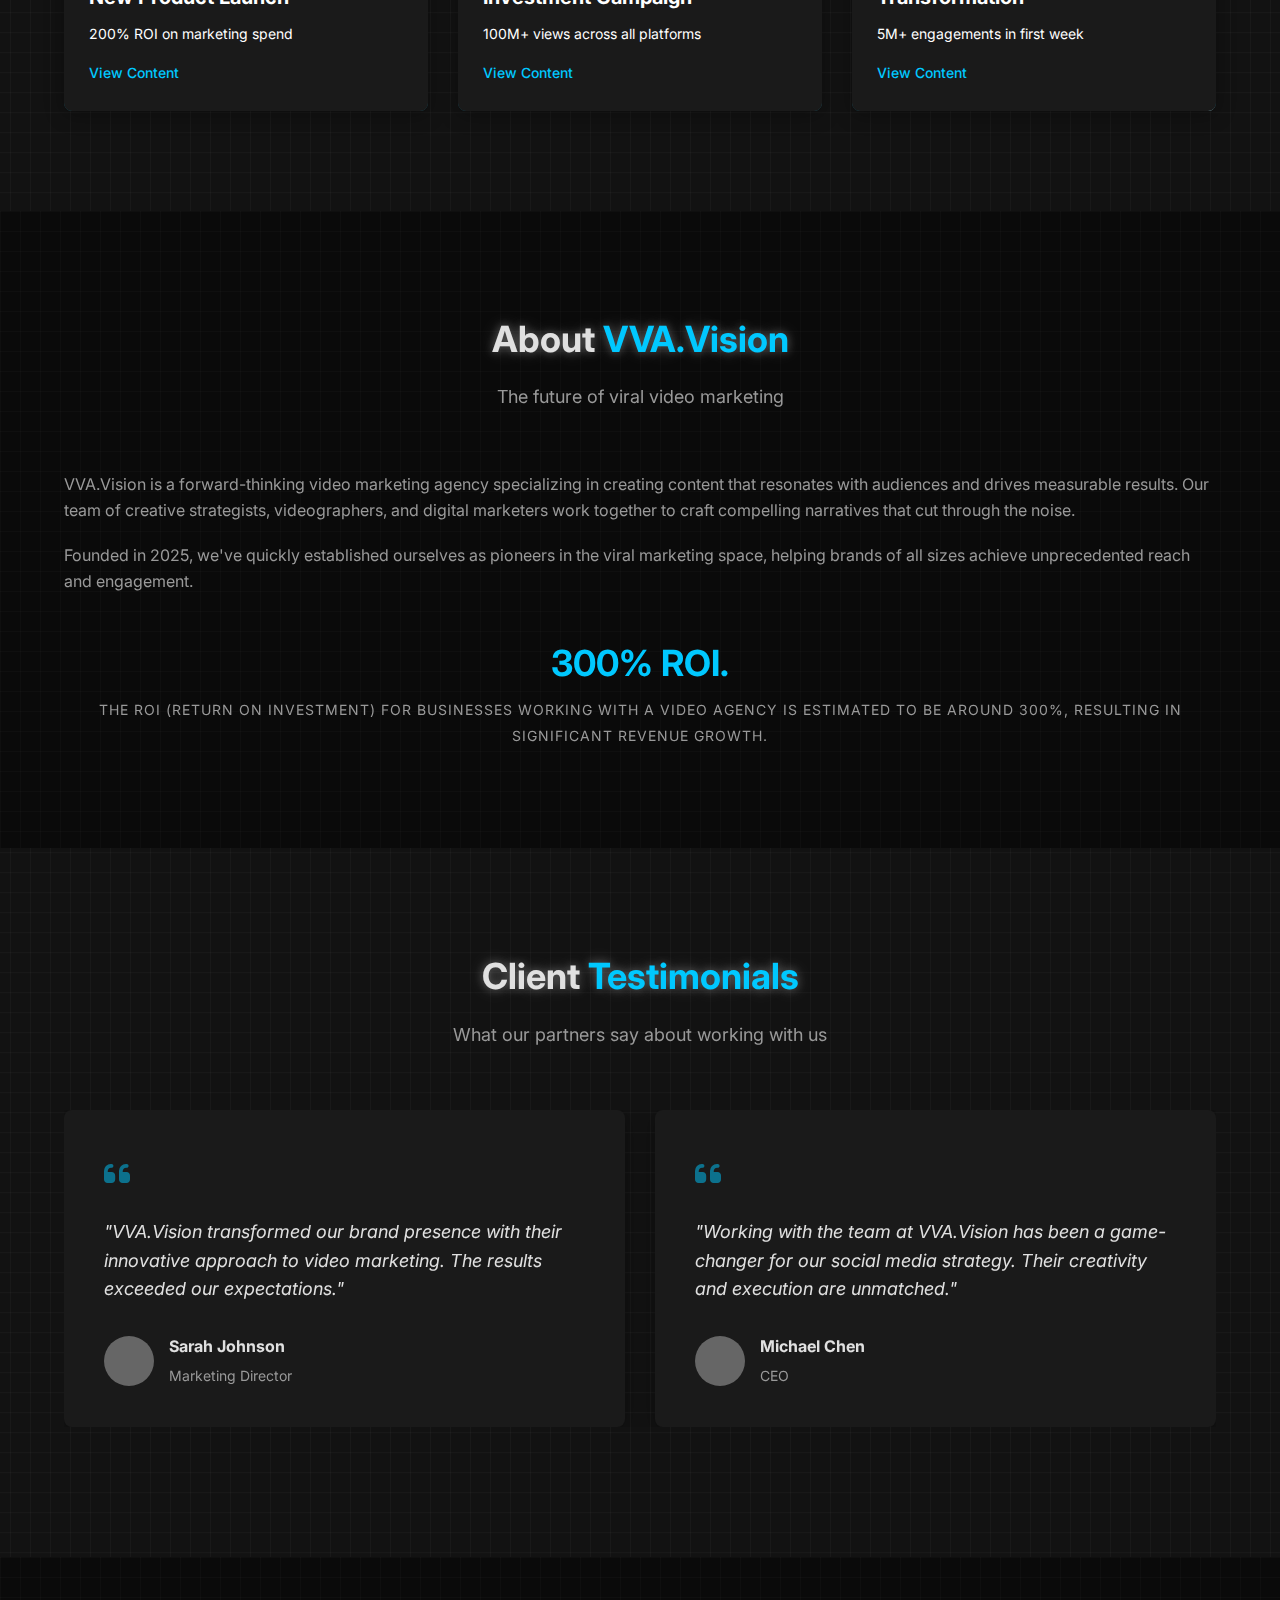
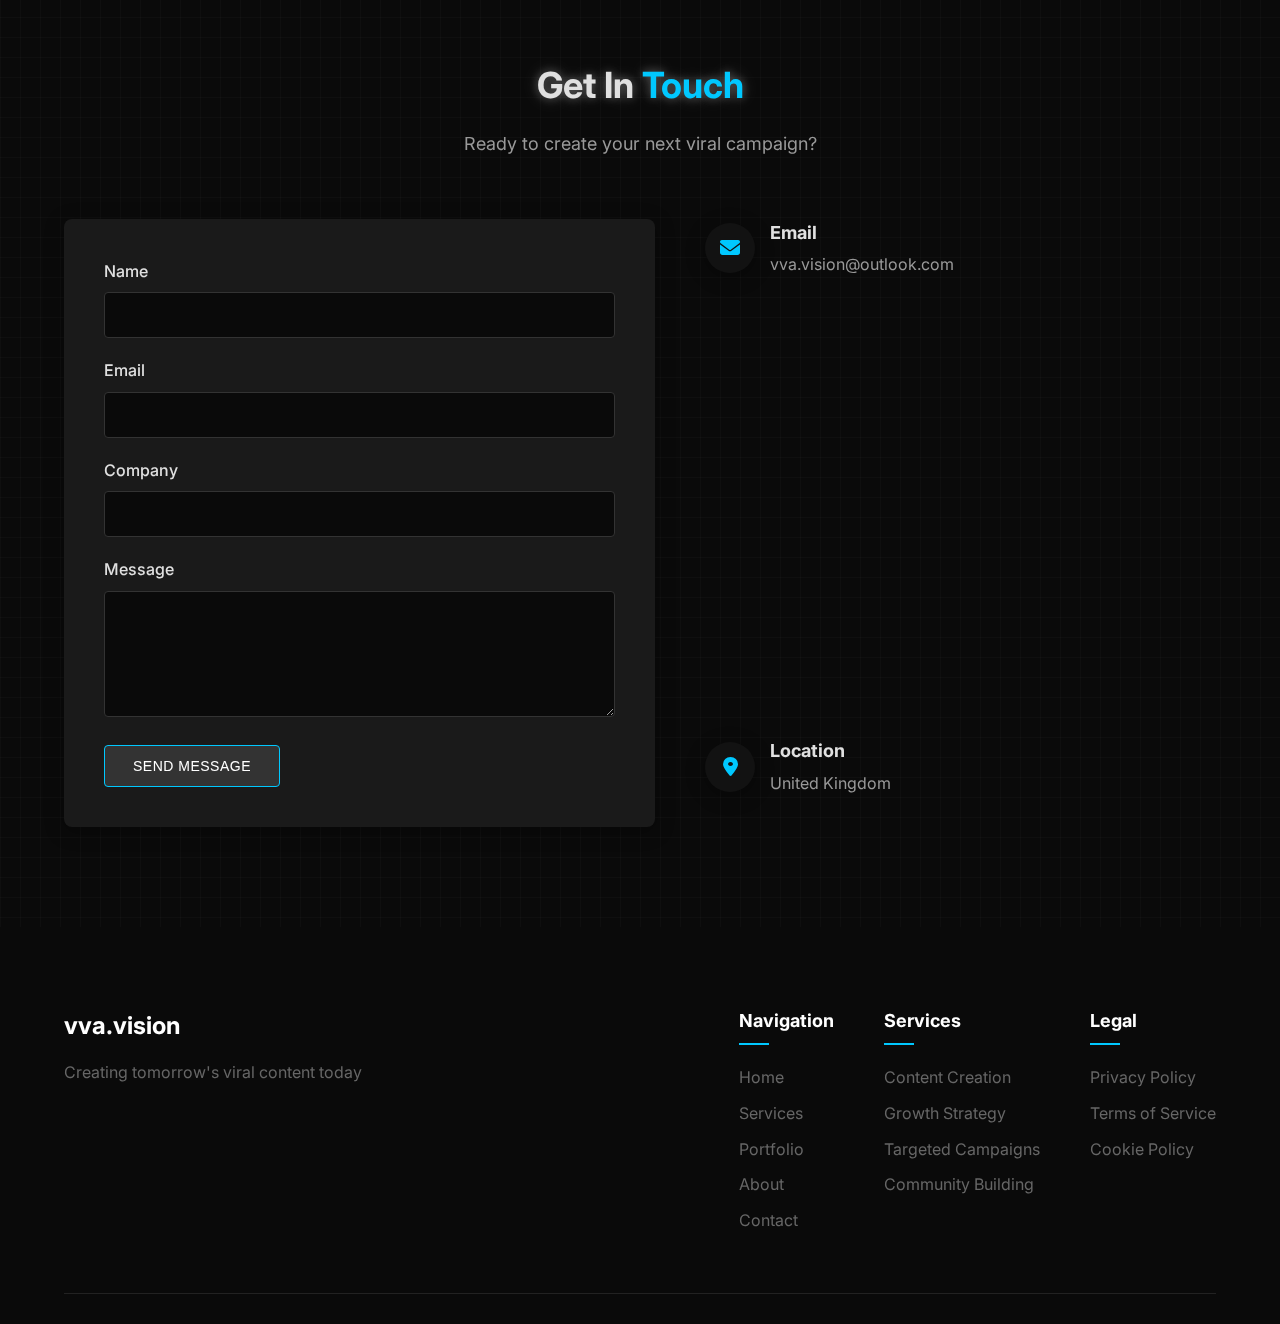
==== commit 6600299d: "done" ====
--- a/index.html
+++ b/index.html
@@ -115,7 +115,7 @@
                         <div class="portfolio-info">
                             <h3>Informational Video Transformation</h3>
                             <p>5M+ engagements in first week</p>
-                            <a href="campaign-gallery.html" class="view-project">View Content</a>
+                            <a href="transformation-gallery.html" class="view-project">View Content</a>
                         </div>
                     </div>
                 </div>
--- a/styles.css
+++ b/styles.css
@@ -425,6 +425,7 @@
     opacity: 0.3;
     pointer-events: none;
     transition: var(--transition);
+    z-index: 1;
 }
 
 .placeholder-image {
@@ -436,7 +437,13 @@
 
 .portfolio-info {
     padding: 25px;
-    background-color: var(--background-color);
+    background-color: rgba(18, 18, 18, 0.8);
+    position: absolute;
+    bottom: 0;
+    left: 0;
+    width: 100%;
+    z-index: 2;
+    color: var(--light-text);
 }
 
 .portfolio-info h3 {
@@ -445,7 +452,7 @@
 }
 
 .portfolio-info p {
-    color: var(--secondary-color);
+    color: var(--light-text);
     margin-bottom: 15px;
     font-size: 14px;
 }
@@ -456,6 +463,7 @@
     font-size: 14px;
     display: inline-block;
     position: relative;
+    opacity: 1;
 }
 
 .view-project::after {
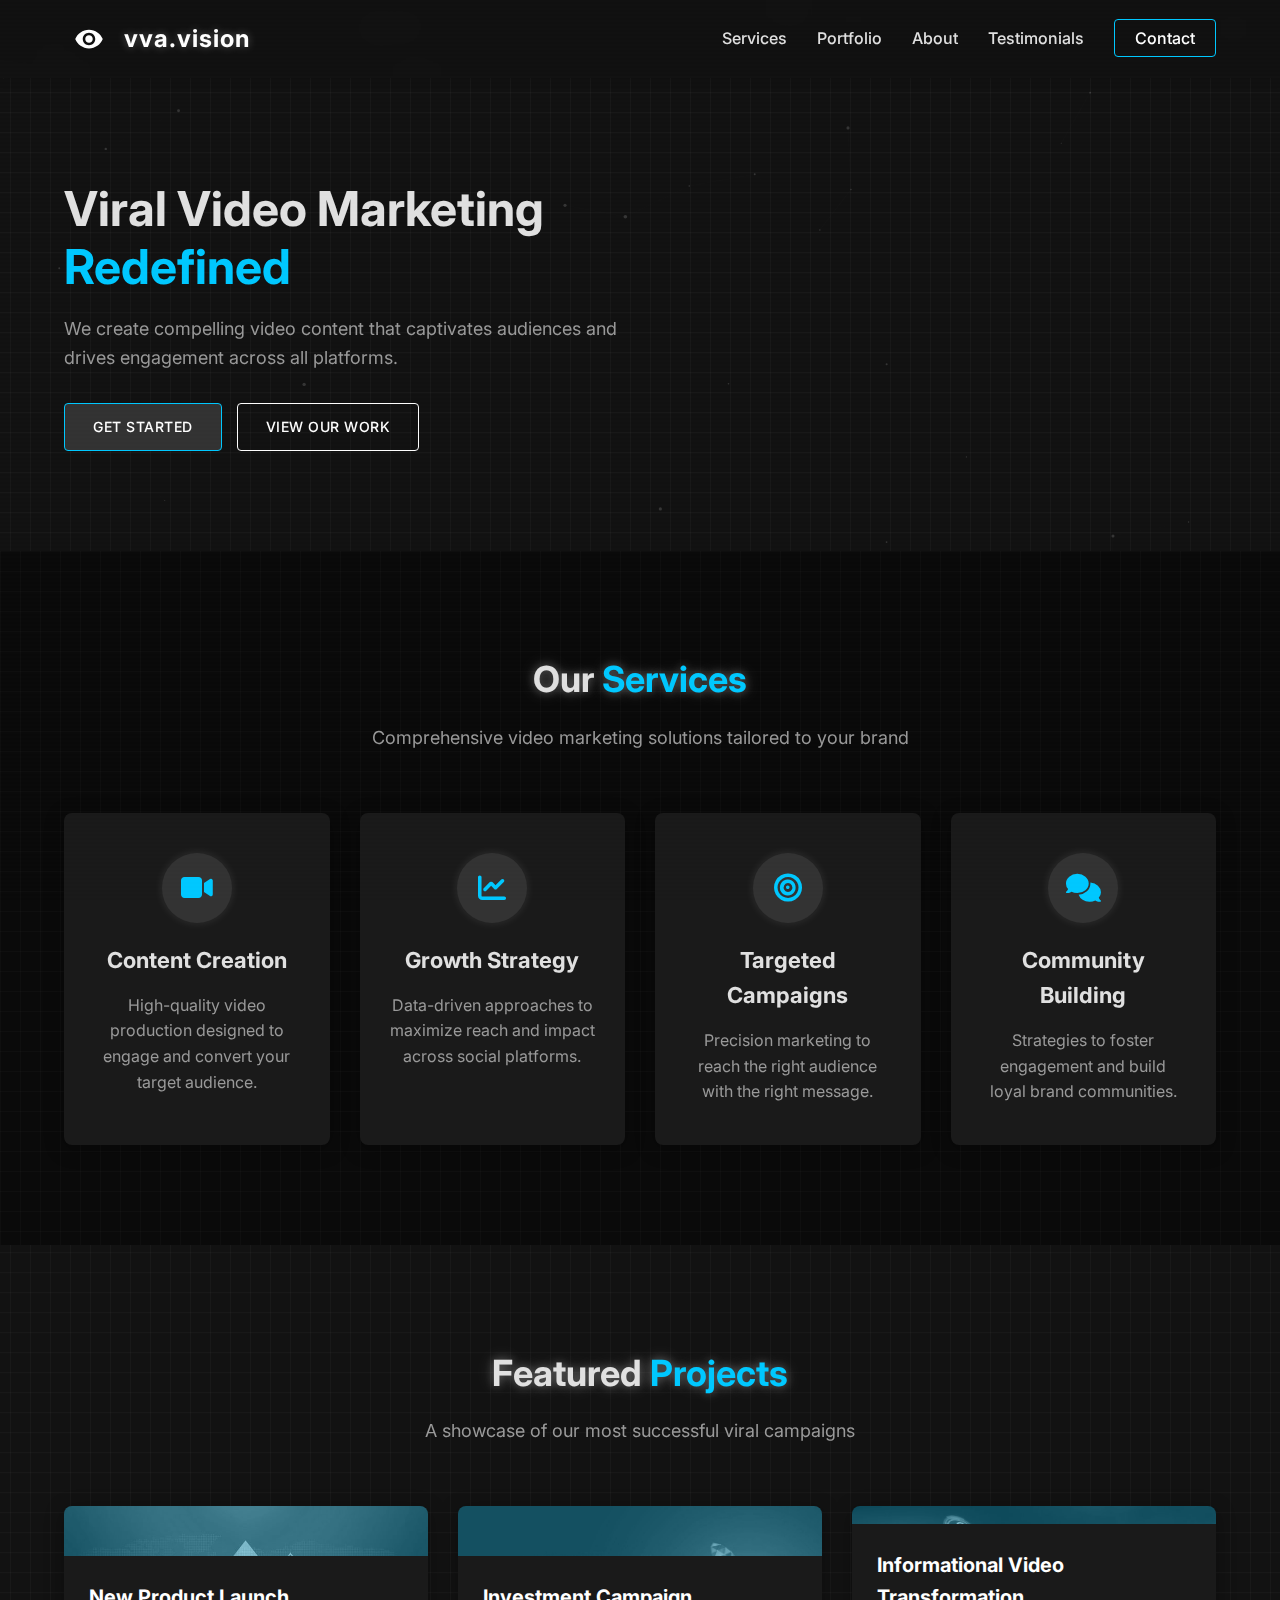
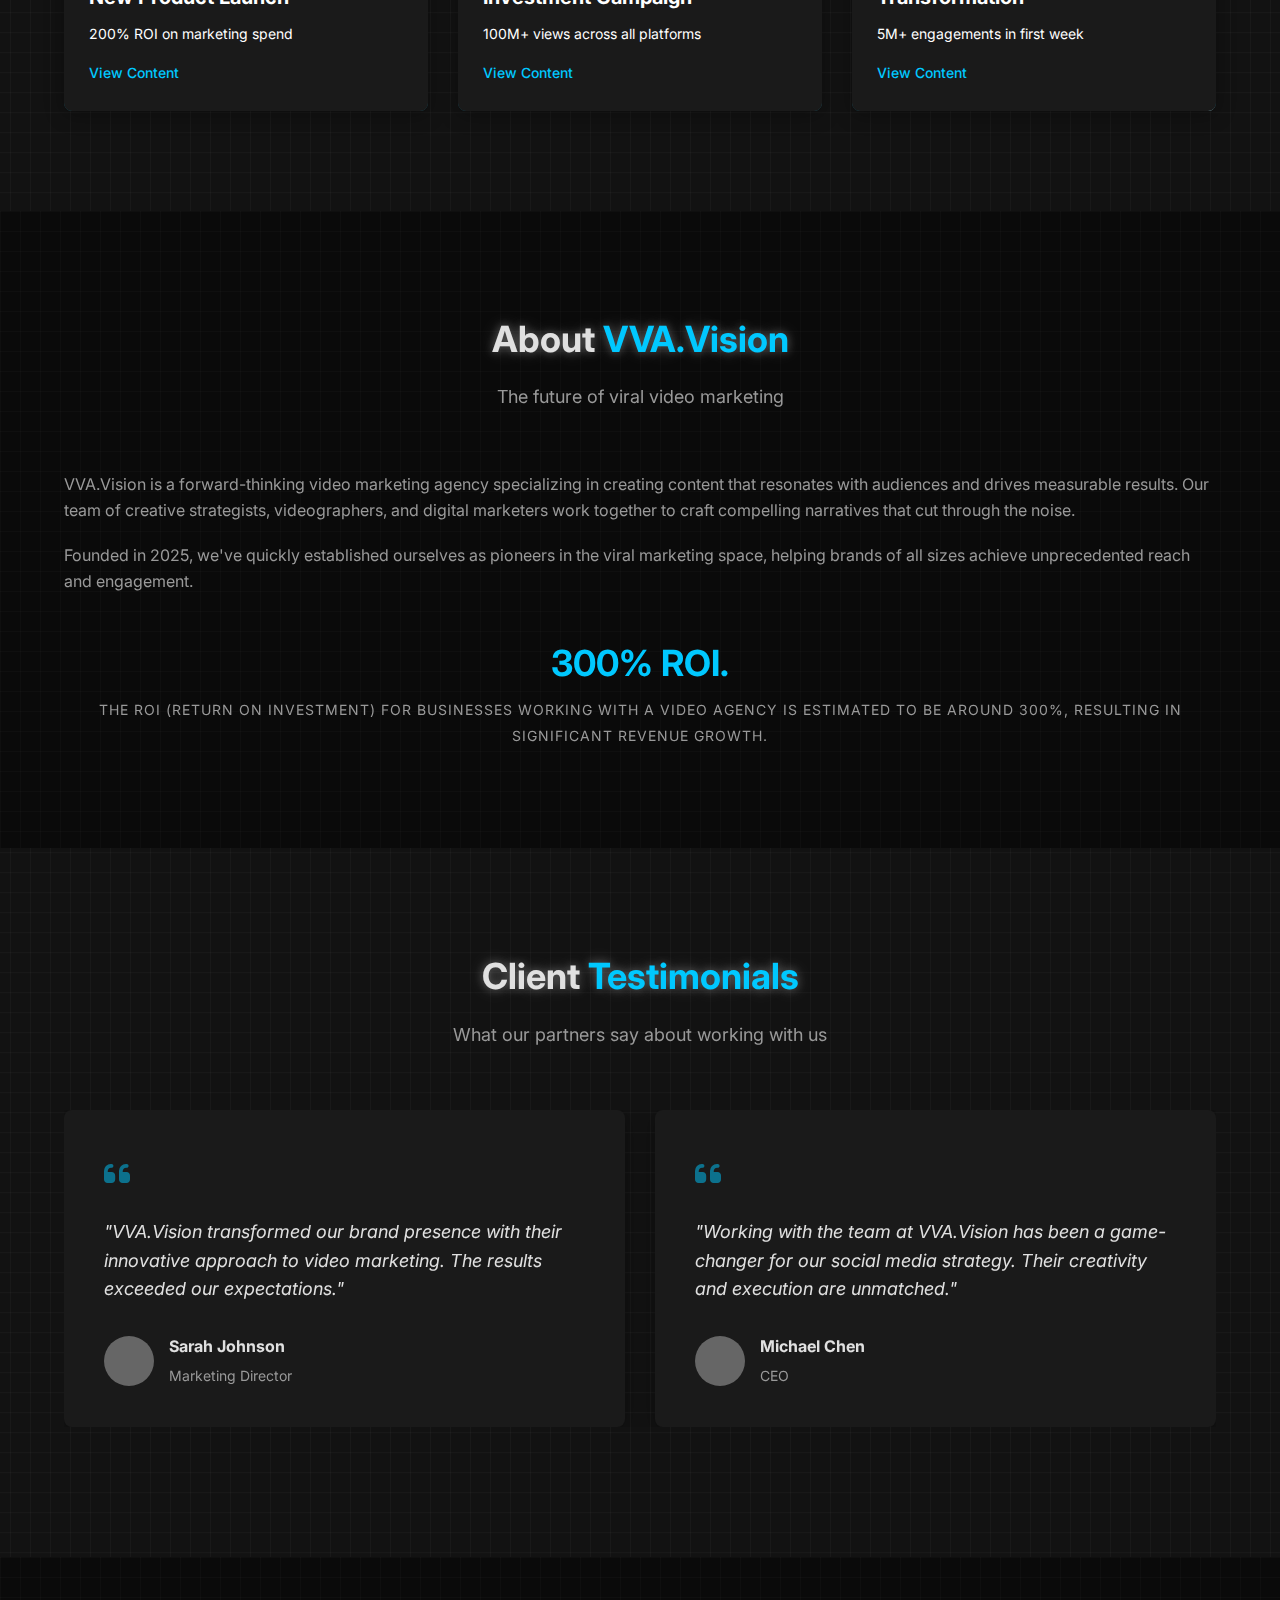
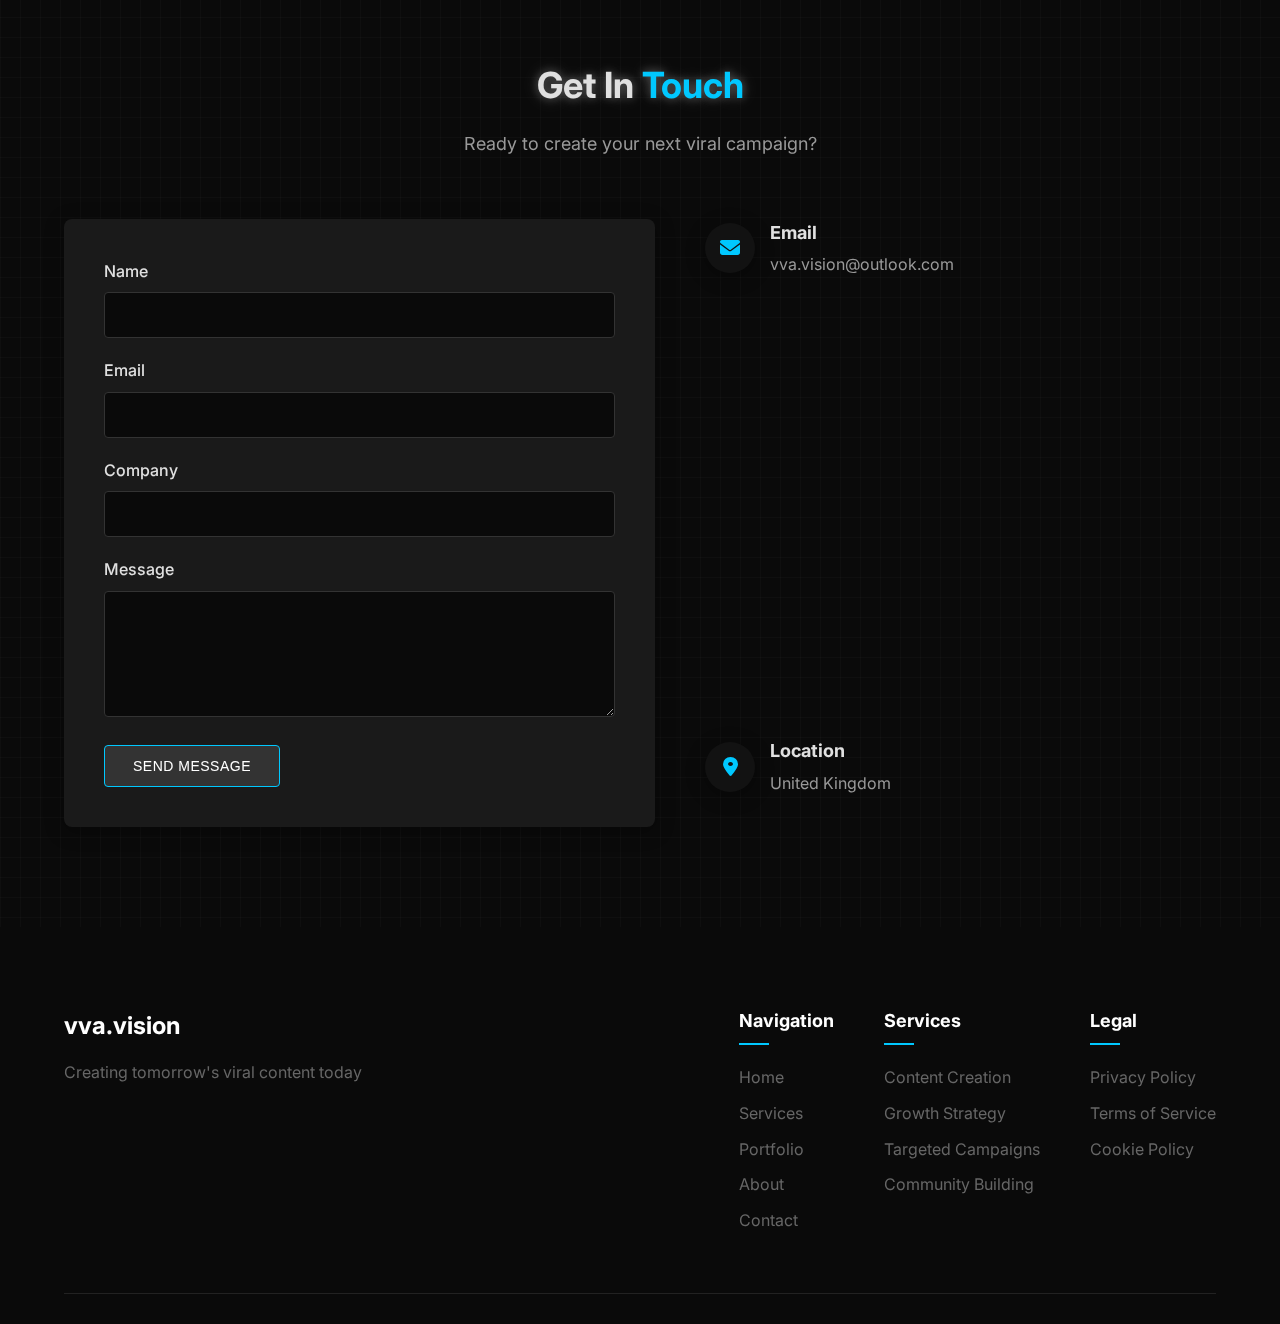
==== commit 83292aff: "tab logo" ====
--- a/index.html
+++ b/index.html
@@ -4,6 +4,8 @@
     <meta charset="UTF-8">
     <meta name="viewport" content="width=device-width, initial-scale=1.0">
     <title>VVA.Vision - Viral Video Marketing Agency</title>
+    <link rel="icon" type="image/x-icon" href="eye-logo.svg">
+
     <link rel="stylesheet" href="styles.css">
     <link rel="stylesheet" href="futuristic.css">
     <link rel="stylesheet" href="neon-effects.css">
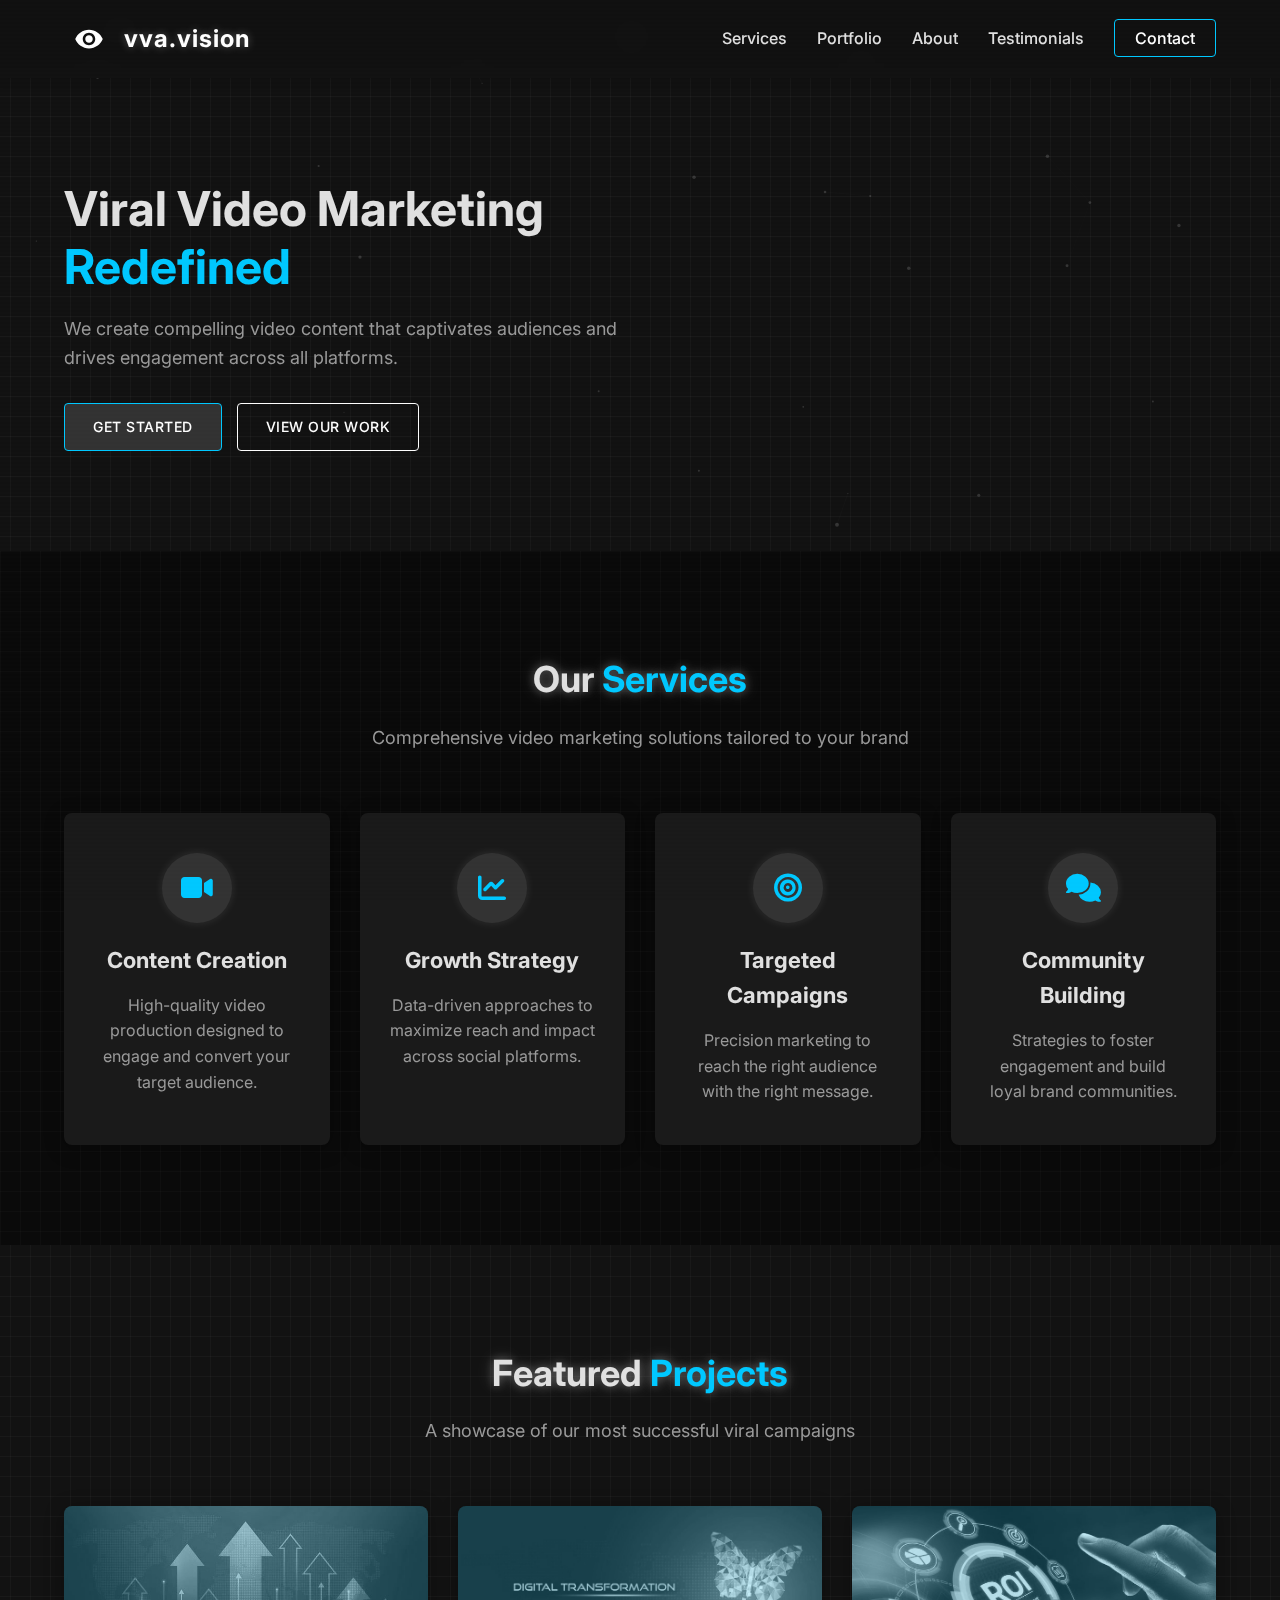
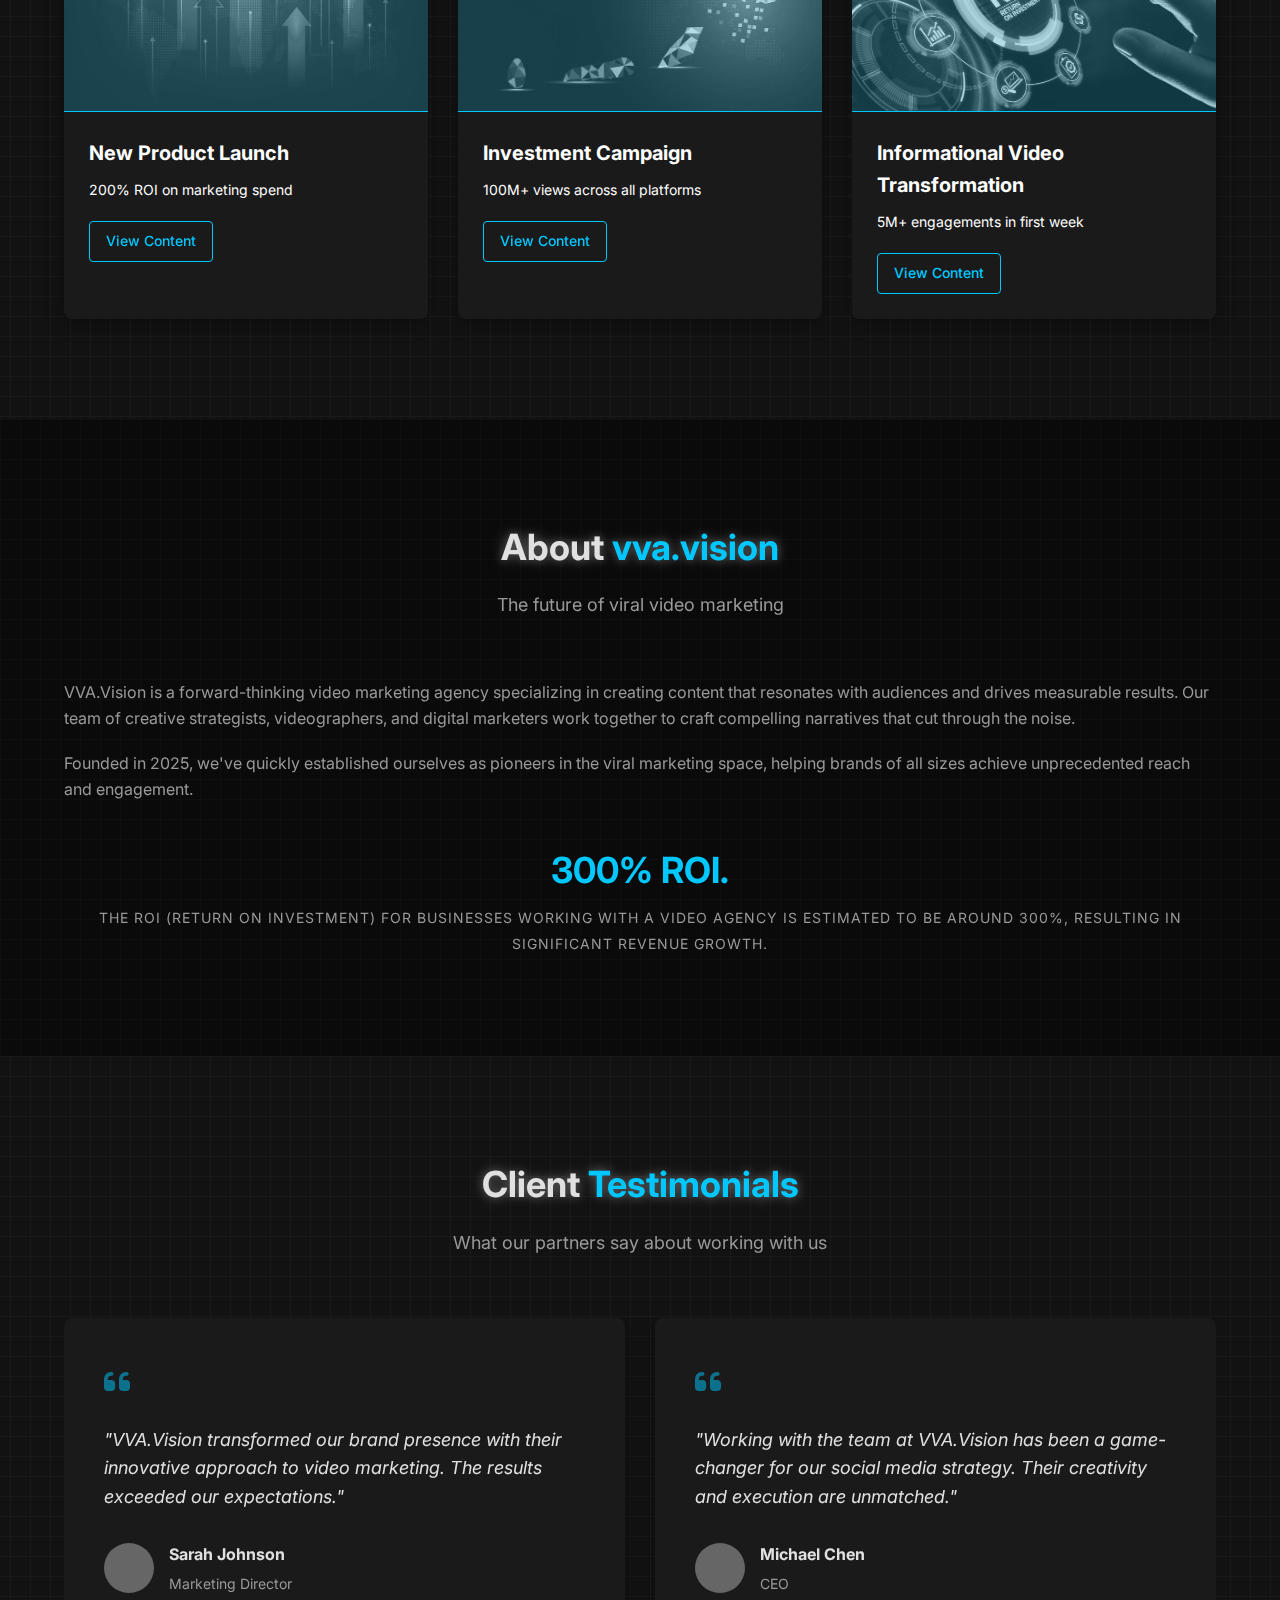
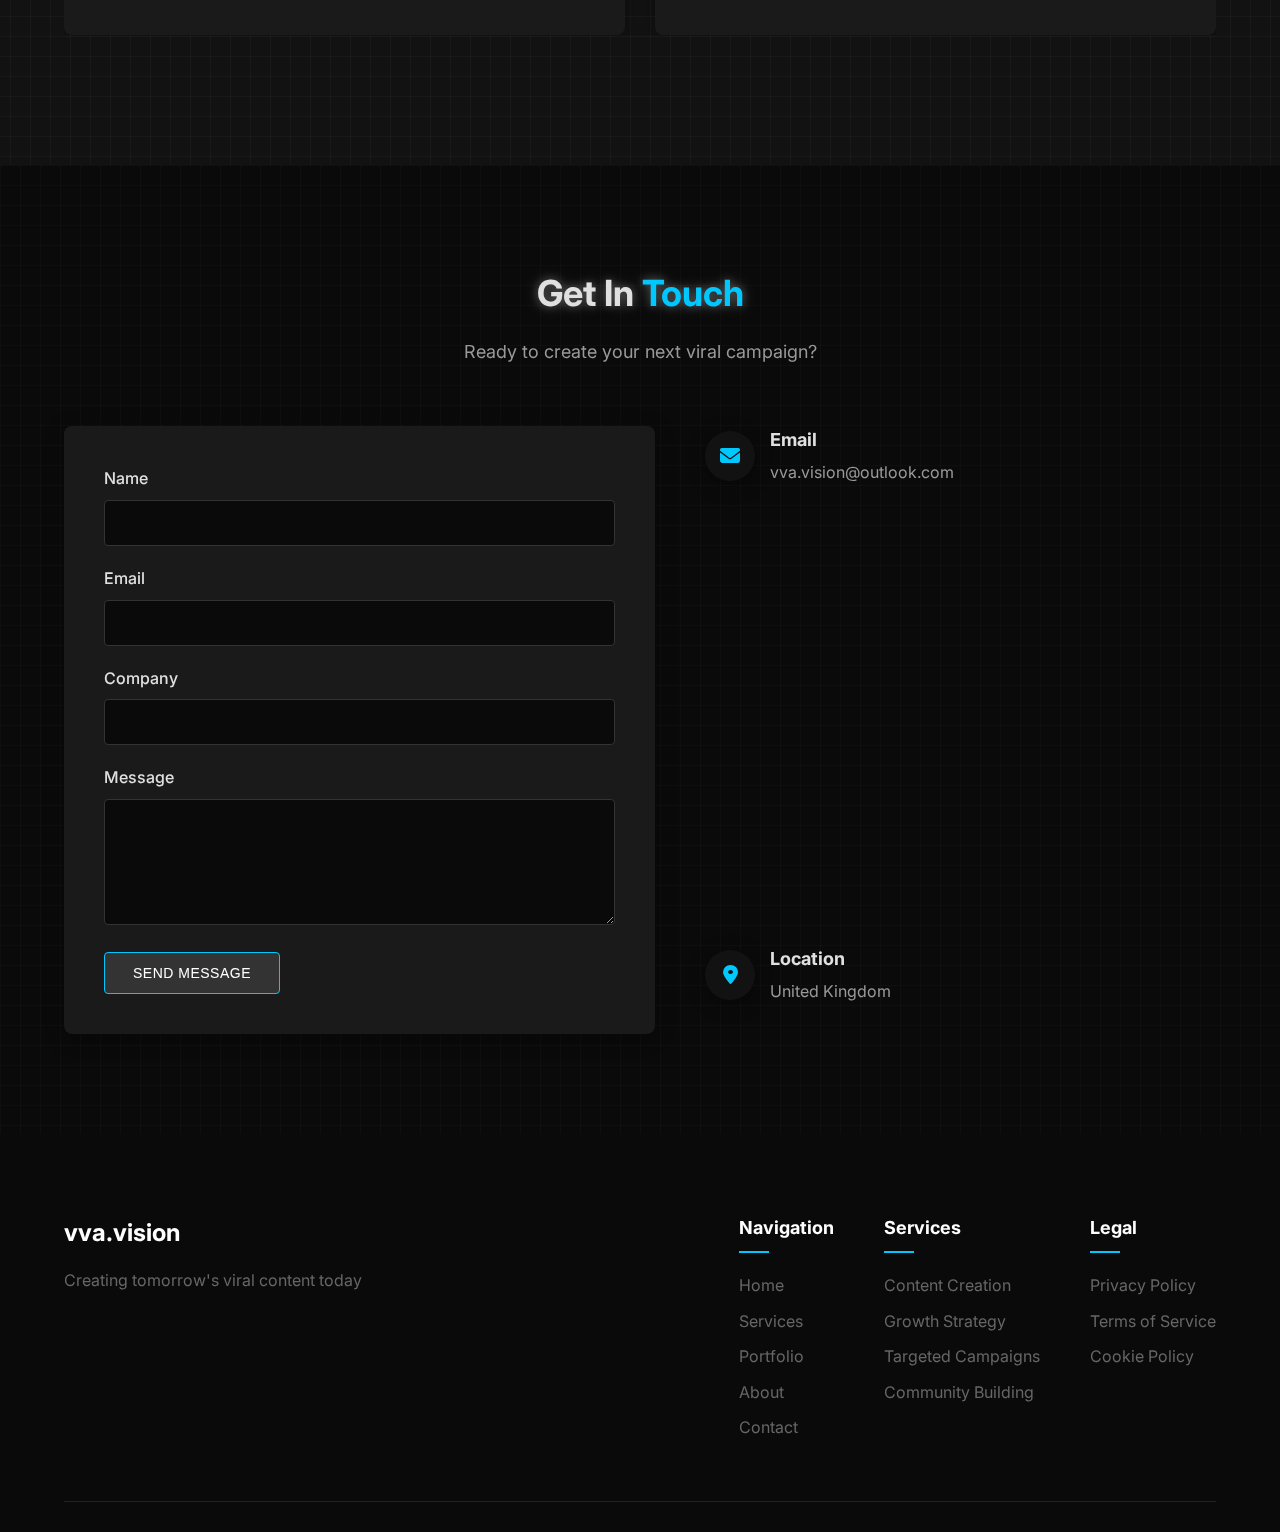
==== commit c4e848ec: "done" ====
--- a/index.html
+++ b/index.html
@@ -94,31 +94,31 @@
                 <div class="portfolio-item">
                     <div class="portfolio-image">
                         <img src="cover1.jpeg" alt="New Product Launch Campaign">
-                        <div class="portfolio-info">
-                            <h3>New Product Launch</h3>
-                            <p>200% ROI on marketing spend</p>
-                            <a href="beauty-gallery.html" class="view-project">View Content</a>
-                        </div>
+                    </div>
+                    <div class="portfolio-info">
+                        <h3>New Product Launch</h3>
+                        <p>200% ROI on marketing spend</p>
+                        <a href="beauty-gallery.html" class="view-project">View Content</a>
                     </div>
                 </div>
                 <div class="portfolio-item">
                     <div class="portfolio-image">
                         <img src="cover2.jpeg" alt="Investment Campaign">
-                        <div class="portfolio-info">
-                            <h3>Investment Campaign</h3>
-                            <p>100M+ views across all platforms</p>
-                            <a href="campaign-gallery.html" class="view-project">View Content</a>
-                        </div>
+                    </div>
+                    <div class="portfolio-info">
+                        <h3>Investment Campaign</h3>
+                        <p>100M+ views across all platforms</p>
+                        <a href="campaign-gallery.html" class="view-project">View Content</a>
                     </div>
                 </div>
                 <div class="portfolio-item">
                     <div class="portfolio-image">
                         <img src="cover3.jpeg" alt="Informational Video Campaign">
-                        <div class="portfolio-info">
-                            <h3>Informational Video Transformation</h3>
-                            <p>5M+ engagements in first week</p>
-                            <a href="transformation-gallery.html" class="view-project">View Content</a>
-                        </div>
+                    </div>
+                    <div class="portfolio-info">
+                        <h3>Informational Video Transformation</h3>
+                        <p>5M+ engagements in first week</p>
+                        <a href="transformation-gallery.html" class="view-project">View Content</a>
                     </div>
                 </div>
             </div>
@@ -126,7 +126,7 @@
 
         <section id="about" class="about">
             <div class="section-header">
-                <h2>About <span class="highlight">VVA.Vision</span></h2>
+                <h2>About <span class="highlight">vva.vision</span></h2>
                 <p>The future of viral video marketing</p>
             </div>
             <div class="about-content">
--- a/styles.css
+++ b/styles.css
@@ -397,14 +397,13 @@
     overflow: hidden;
     box-shadow: var(--box-shadow);
     transition: var(--transition);
+    display: flex;
+    flex-direction: column;
+    background-color: var(--primary-color);
 }
 
 .portfolio-item:hover {
     transform: translateY(-10px);
-}
-
-.portfolio-item:hover .portfolio-image::after {
-    opacity: 0.5;
 }
 
 .portfolio-image {
@@ -412,6 +411,13 @@
     aspect-ratio: 16/9;
     overflow: hidden;
     position: relative;
+}
+
+.portfolio-image img {
+    width: 100%;
+    height: 100%;
+    object-fit: cover;
+    transition: transform 0.3s ease;
 }
 
 .portfolio-image::after {
@@ -421,11 +427,19 @@
     left: 0;
     width: 100%;
     height: 100%;
-    background-color: var(--accent-color);
-    opacity: 0.3;
+    background-color: rgba(0, 200, 255, 0.2); /* Blue tint using accent color with transparency */
     pointer-events: none;
-    transition: var(--transition);
-    z-index: 1;
+    opacity: 1; /* Always visible */
+    z-index: 1; /* Ensure it's above the image */
+    transition: opacity 0.3s ease;
+}
+
+.portfolio-item:hover .portfolio-image::after {
+    opacity: 0.4; /* Slightly more intense on hover */
+}
+
+.portfolio-item:hover .portfolio-image img {
+    transform: scale(1.05);
 }
 
 .placeholder-image {
@@ -437,13 +451,10 @@
 
 .portfolio-info {
     padding: 25px;
-    background-color: rgba(18, 18, 18, 0.8);
-    position: absolute;
-    bottom: 0;
-    left: 0;
-    width: 100%;
-    z-index: 2;
+    background-color: var(--primary-color);
+    width: 100%;
     color: var(--light-text);
+    border-top: 1px solid var(--accent-color);
 }
 
 .portfolio-info h3 {
@@ -463,22 +474,16 @@
     font-size: 14px;
     display: inline-block;
     position: relative;
-    opacity: 1;
-}
-
-.view-project::after {
-    content: '';
-    position: absolute;
-    bottom: -2px;
-    left: 0;
-    width: 0;
-    height: 1px;
+    padding: 8px 16px;
+    border: 1px solid var(--accent-color);
+    border-radius: var(--border-radius);
+    margin-top: 5px;
+    transition: var(--transition);
+}
+
+.view-project:hover {
     background-color: var(--accent-color);
-    transition: var(--transition);
-}
-
-.view-project:hover::after {
-    width: 100%;
+    color: var(--primary-color);
 }
 
 /* About Section */
@@ -875,6 +880,38 @@
         grid-template-columns: 1fr;
     }
     
+    /* Portfolio mobile fixes */
+    .portfolio-item {
+        display: flex;
+        flex-direction: column;
+        overflow: visible;
+        height: auto;
+    }
+    
+    .portfolio-image {
+        position: relative;
+        height: 220px;
+        width: 100%;
+        overflow: hidden;
+    }
+    
+    .portfolio-image img {
+        width: 100%;
+        height: 100%;
+        object-fit: cover;
+    }
+    
+    .portfolio-info {
+        position: static;
+        background-color: var(--dark-bg-color);
+        height: auto;
+        padding: 20px;
+        width: 100%;
+        z-index: 2;
+        color: var(--light-text);
+        display: block;
+    }
+    
     .testimonial-slider {
         flex-direction: column;
     }
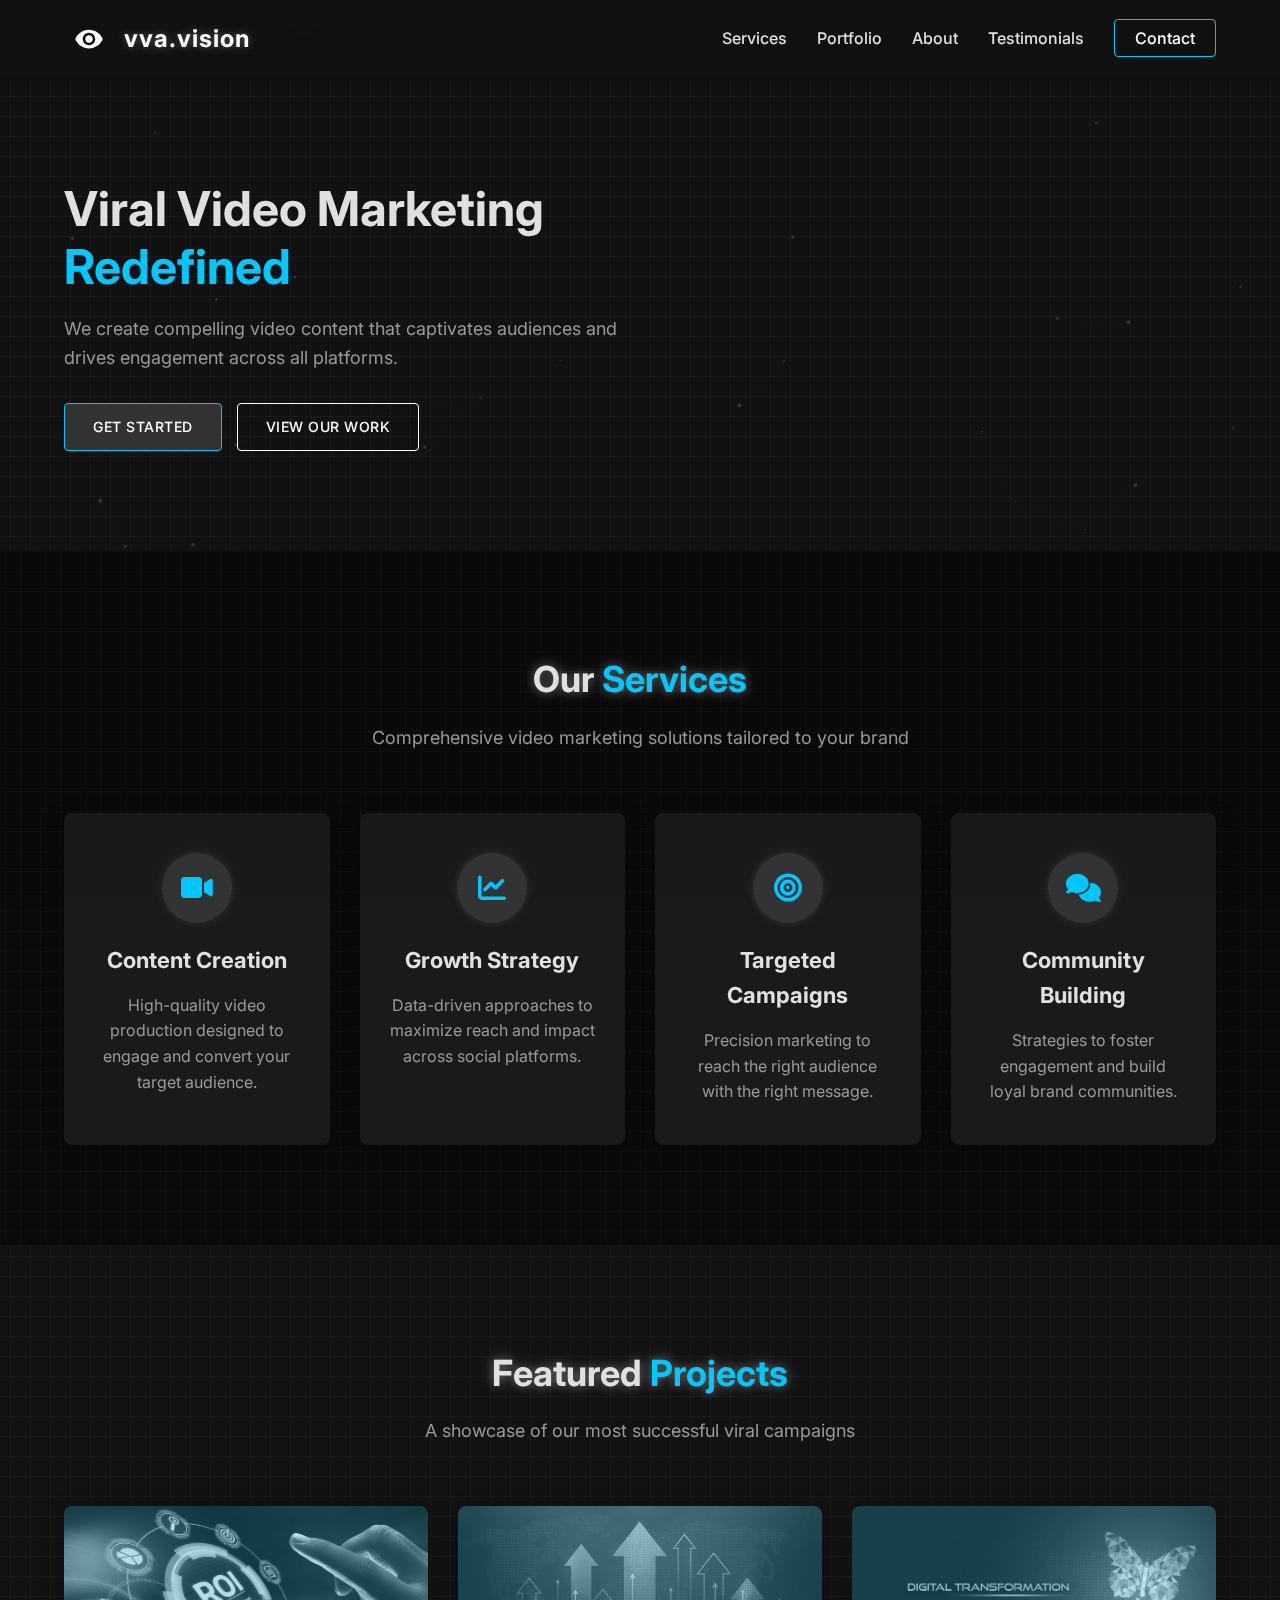
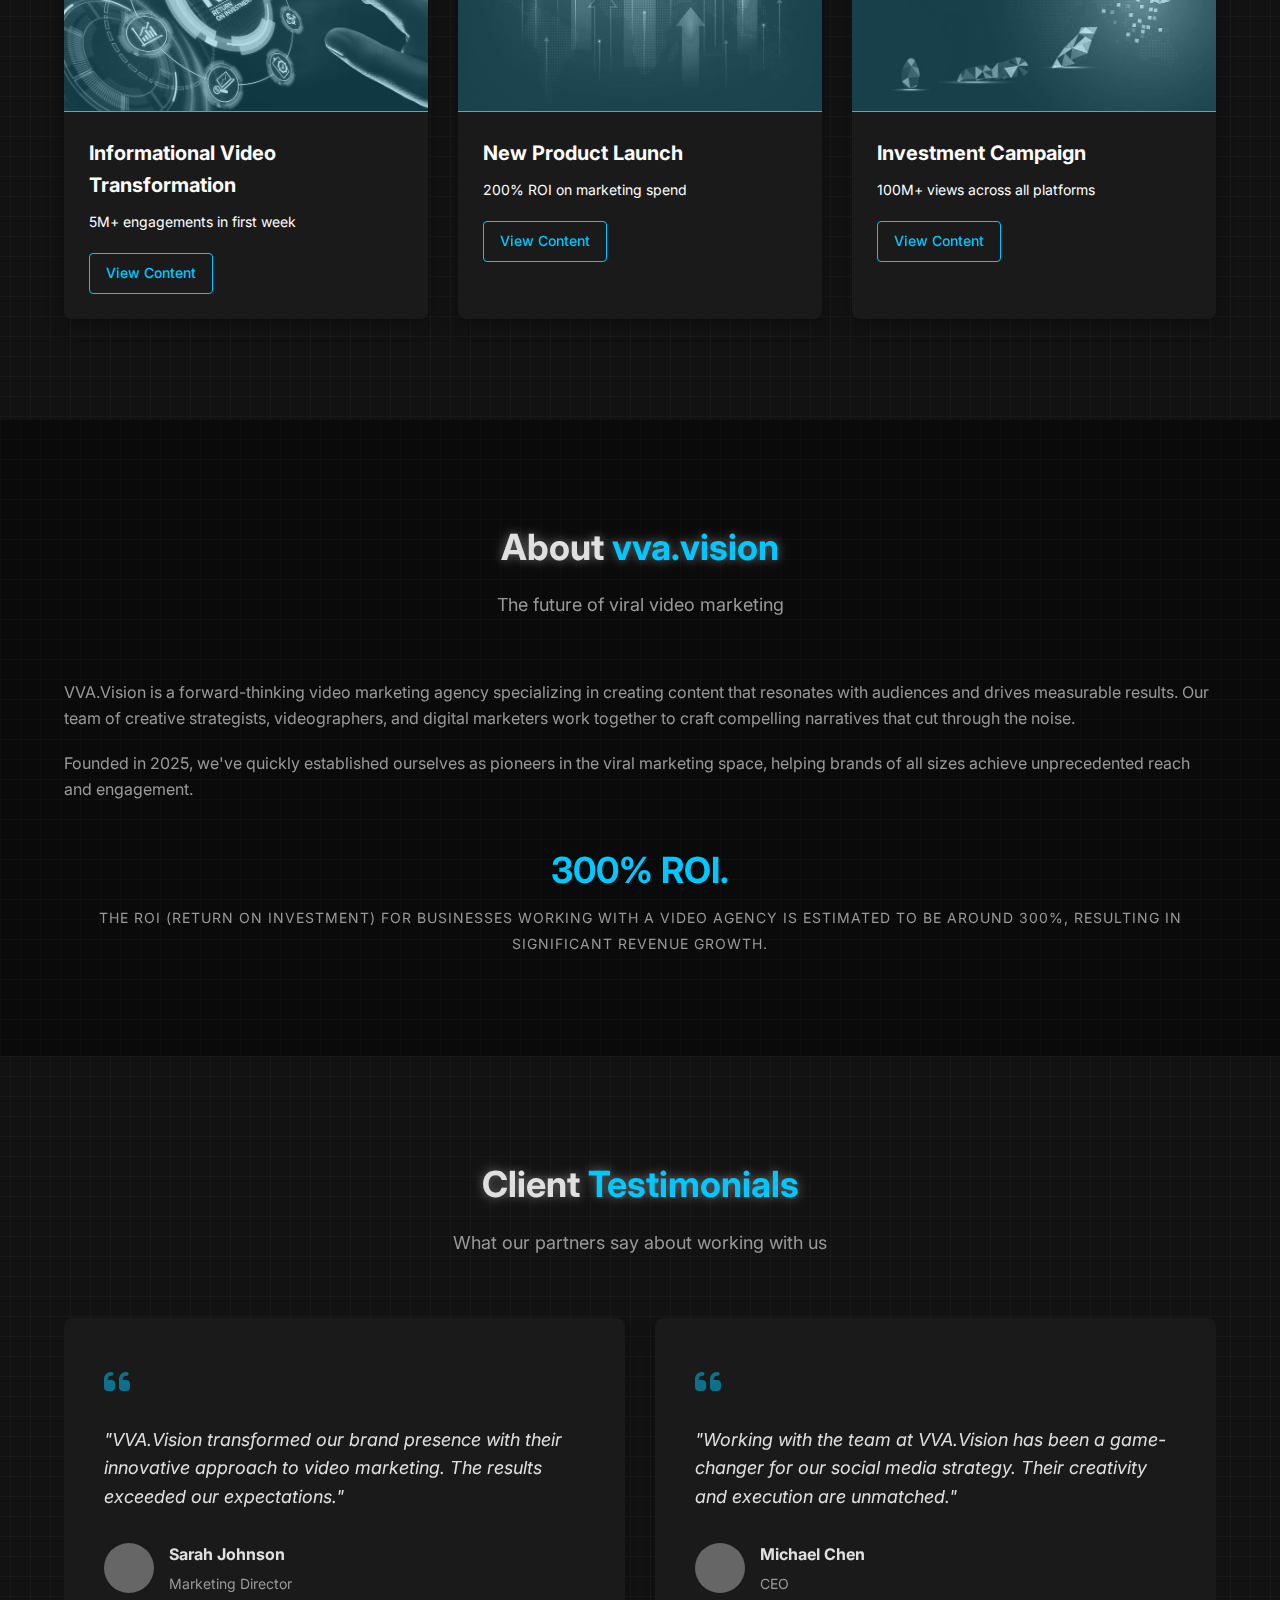
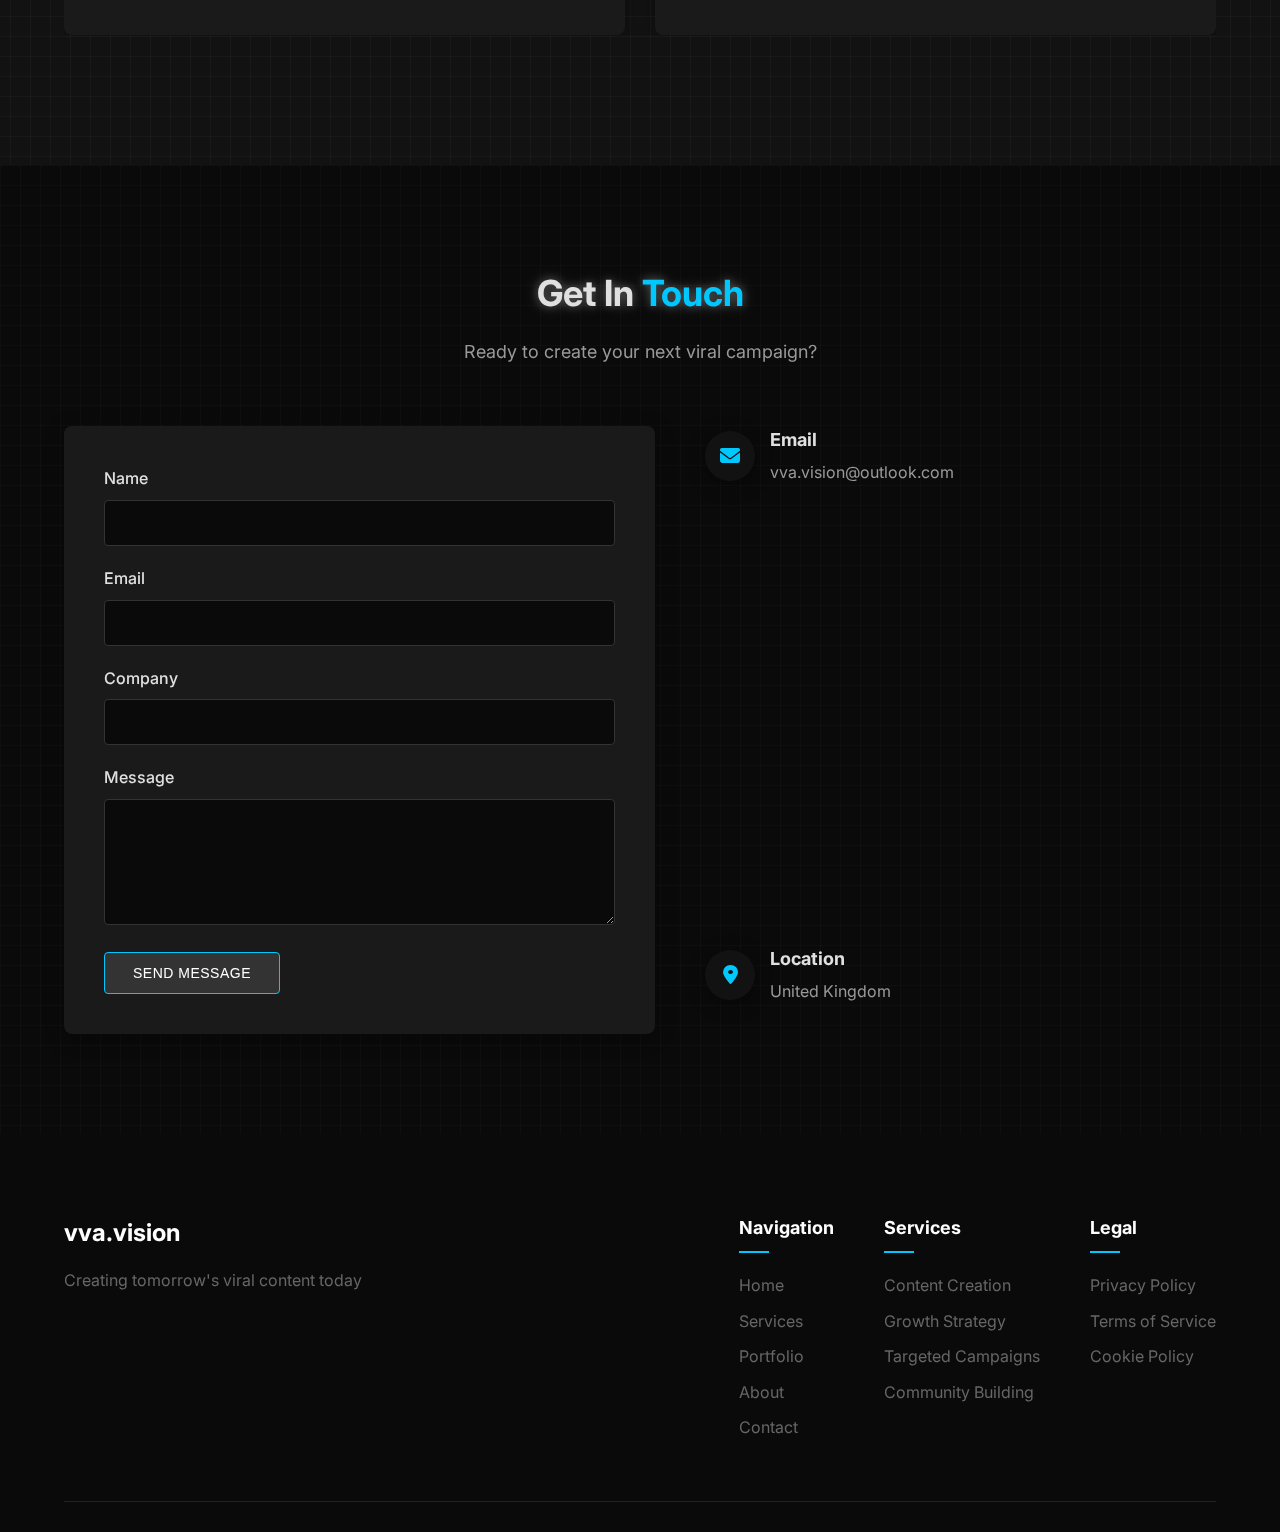
==== commit d22f1f78: "swap" ====
--- a/index.html
+++ b/index.html
@@ -91,6 +91,19 @@
                 <p>A showcase of our most successful viral campaigns</p>
             </div>
             <div class="portfolio-grid">
+                
+
+                <div class="portfolio-item">
+                    <div class="portfolio-image">
+                        <img src="cover3.jpeg" alt="Informational Video Campaign">
+                    </div>
+                    <div class="portfolio-info">
+                        <h3>Informational Video Transformation</h3>
+                        <p>5M+ engagements in first week</p>
+                        <a href="transformation-gallery.html" class="view-project">View Content</a>
+                    </div>
+                </div>
+            
                 <div class="portfolio-item">
                     <div class="portfolio-image">
                         <img src="cover1.jpeg" alt="New Product Launch Campaign">
@@ -101,6 +114,7 @@
                         <a href="beauty-gallery.html" class="view-project">View Content</a>
                     </div>
                 </div>
+
                 <div class="portfolio-item">
                     <div class="portfolio-image">
                         <img src="cover2.jpeg" alt="Investment Campaign">
@@ -111,16 +125,8 @@
                         <a href="campaign-gallery.html" class="view-project">View Content</a>
                     </div>
                 </div>
-                <div class="portfolio-item">
-                    <div class="portfolio-image">
-                        <img src="cover3.jpeg" alt="Informational Video Campaign">
-                    </div>
-                    <div class="portfolio-info">
-                        <h3>Informational Video Transformation</h3>
-                        <p>5M+ engagements in first week</p>
-                        <a href="transformation-gallery.html" class="view-project">View Content</a>
-                    </div>
-                </div>
+
+                
             </div>
         </section>
 
--- a/styles.css
+++ b/styles.css
@@ -193,7 +193,7 @@
     display: block;
     width: 25px;
     height: 2px;
-    background-color: var(--primary-color);
+    background-color: var(--light-text);
     transition: var(--transition);
 }
 
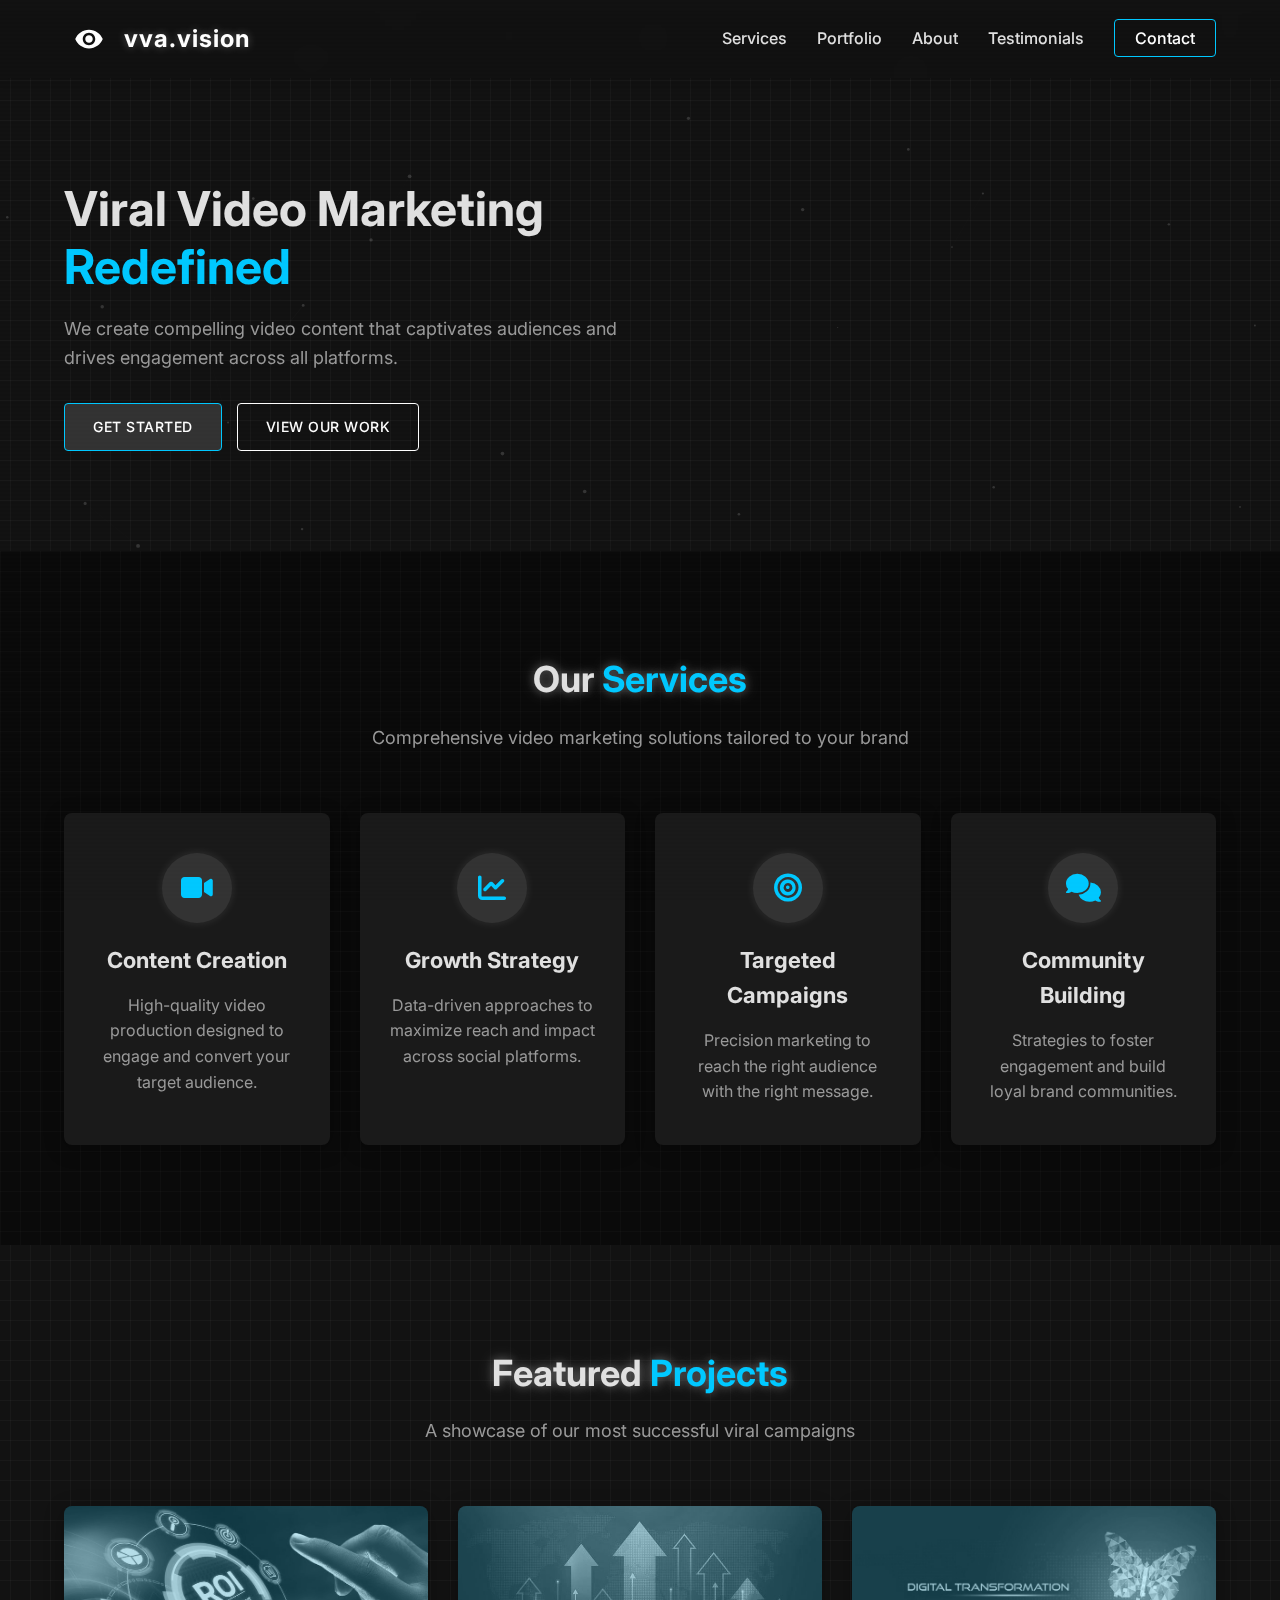
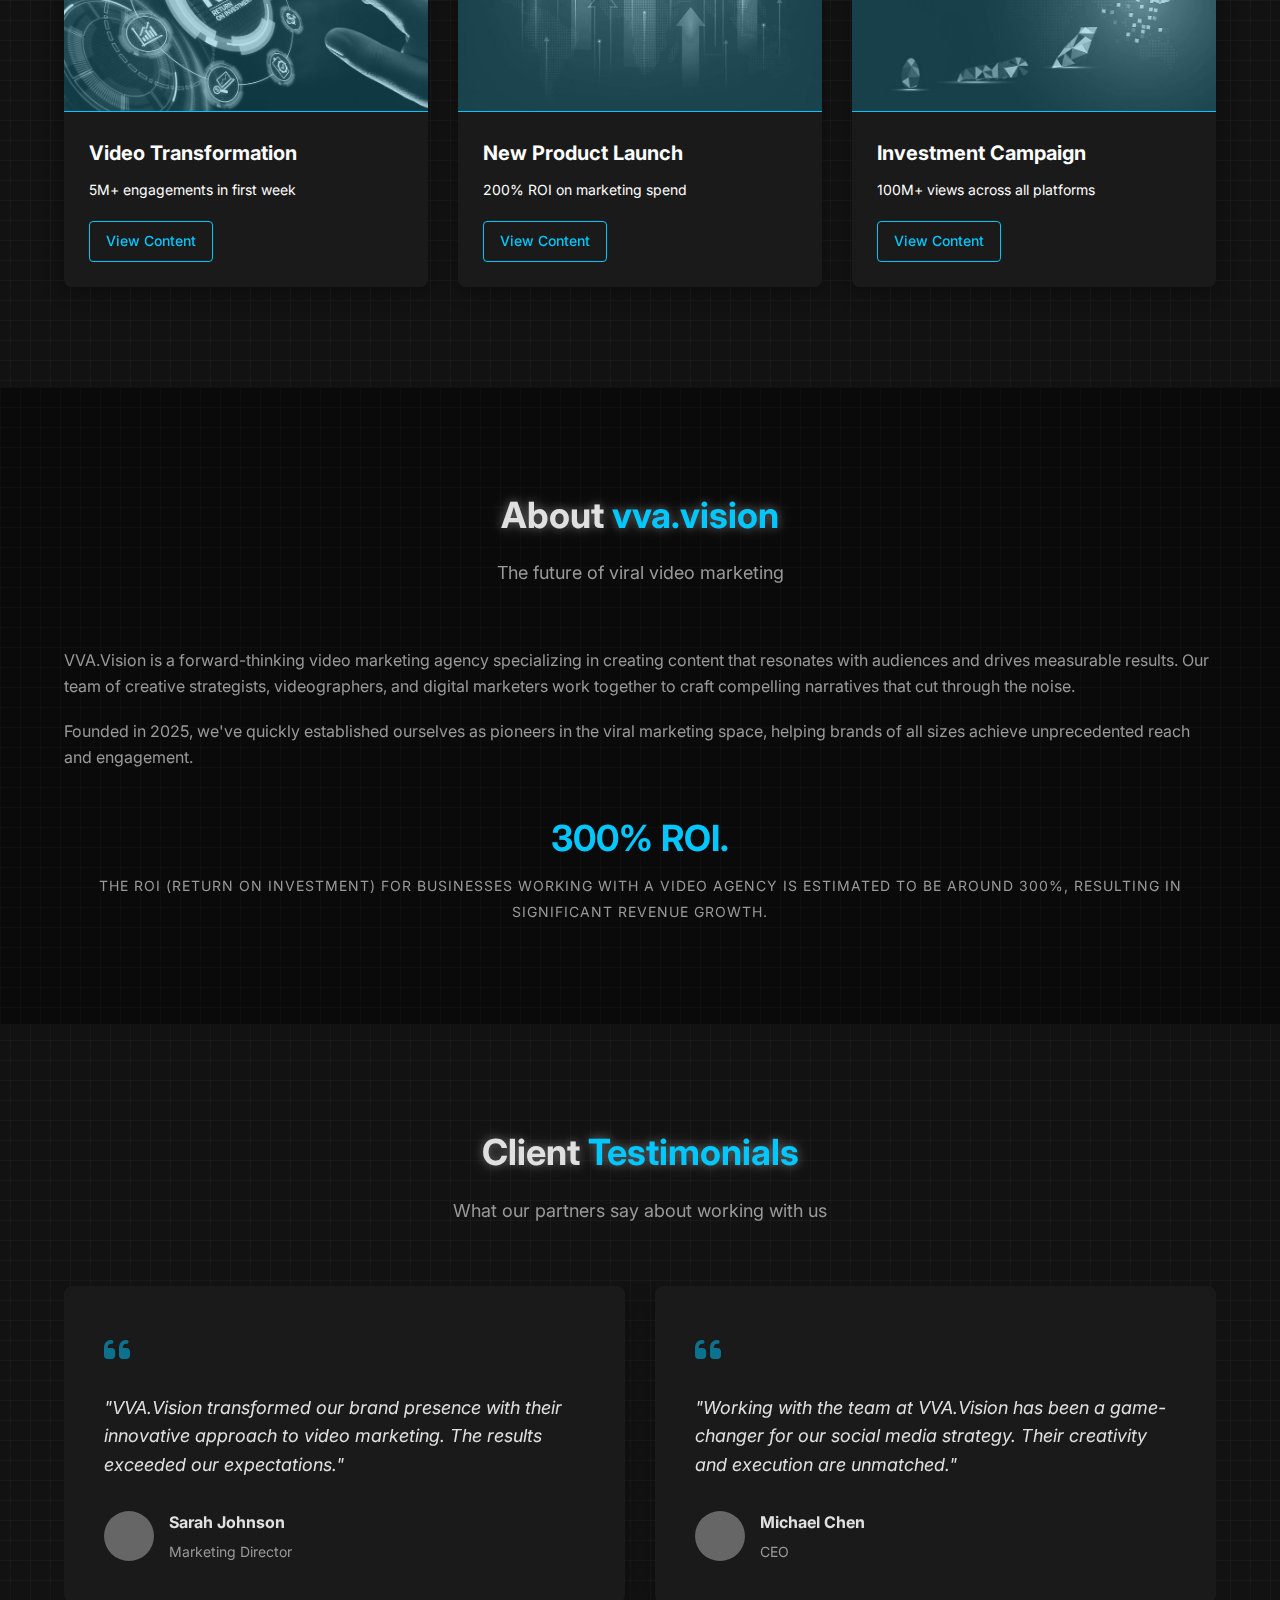
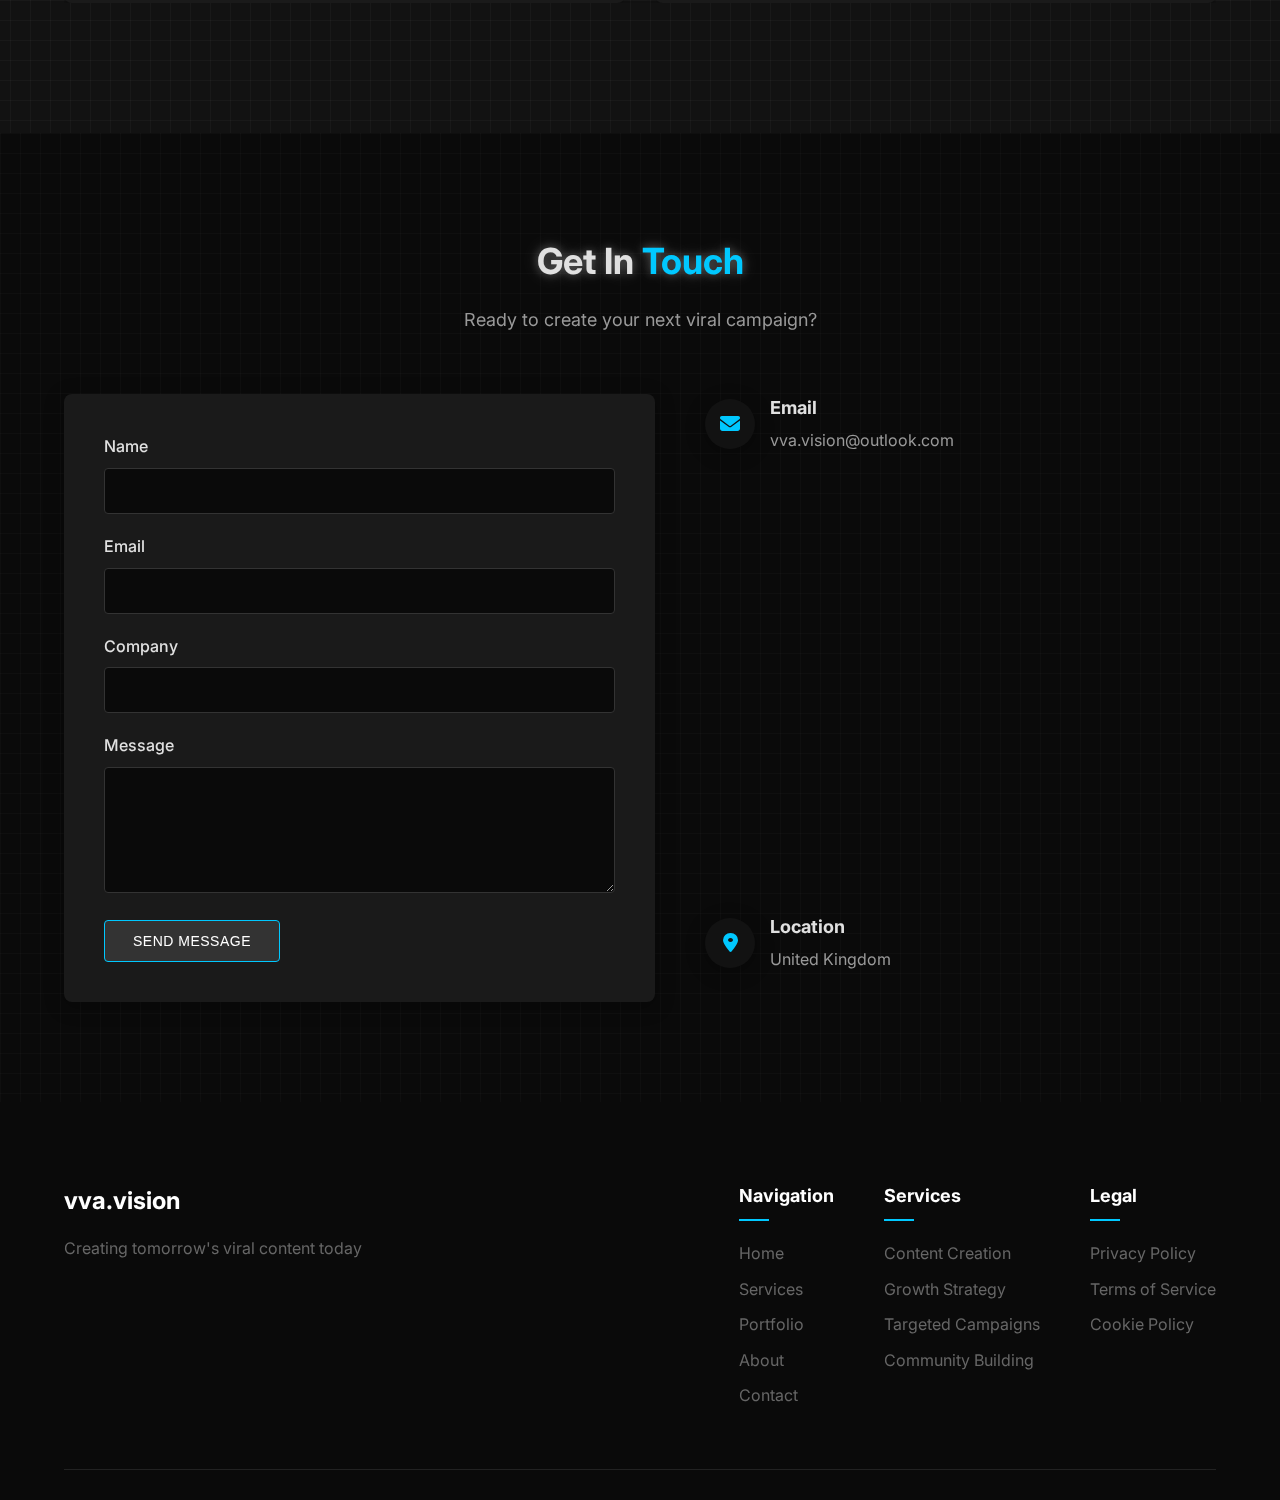
==== commit 9f6191b1: "-" ====
--- a/index.html
+++ b/index.html
@@ -98,7 +98,7 @@
                         <img src="cover3.jpeg" alt="Informational Video Campaign">
                     </div>
                     <div class="portfolio-info">
-                        <h3>Informational Video Transformation</h3>
+                        <h3>Video Transformation</h3>
                         <p>5M+ engagements in first week</p>
                         <a href="transformation-gallery.html" class="view-project">View Content</a>
                     </div>
@@ -126,7 +126,7 @@
                     </div>
                 </div>
 
-                
+
             </div>
         </section>
 
--- a/styles.css
+++ b/styles.css
@@ -384,12 +384,14 @@
     padding: 100px 5%;
     max-width: 1400px;
     margin: 0 auto;
+    overflow-x: hidden; /* Prevent horizontal scrolling */
 }
 
 .portfolio-grid {
     display: grid;
-    grid-template-columns: repeat(auto-fit, minmax(300px, 1fr));
+    grid-template-columns: repeat(auto-fit, minmax(230px, 1fr));
     gap: 30px;
+    width: 100%; /* Ensure grid stays within container */
 }
 
 .portfolio-item {
@@ -400,6 +402,7 @@
     display: flex;
     flex-direction: column;
     background-color: var(--primary-color);
+    max-width: 100%; /* Ensure items don't exceed container width */
 }
 
 .portfolio-item:hover {
@@ -411,6 +414,7 @@
     aspect-ratio: 16/9;
     overflow: hidden;
     position: relative;
+    max-width: 100%; /* Ensure images don't exceed container width */
 }
 
 .portfolio-image img {
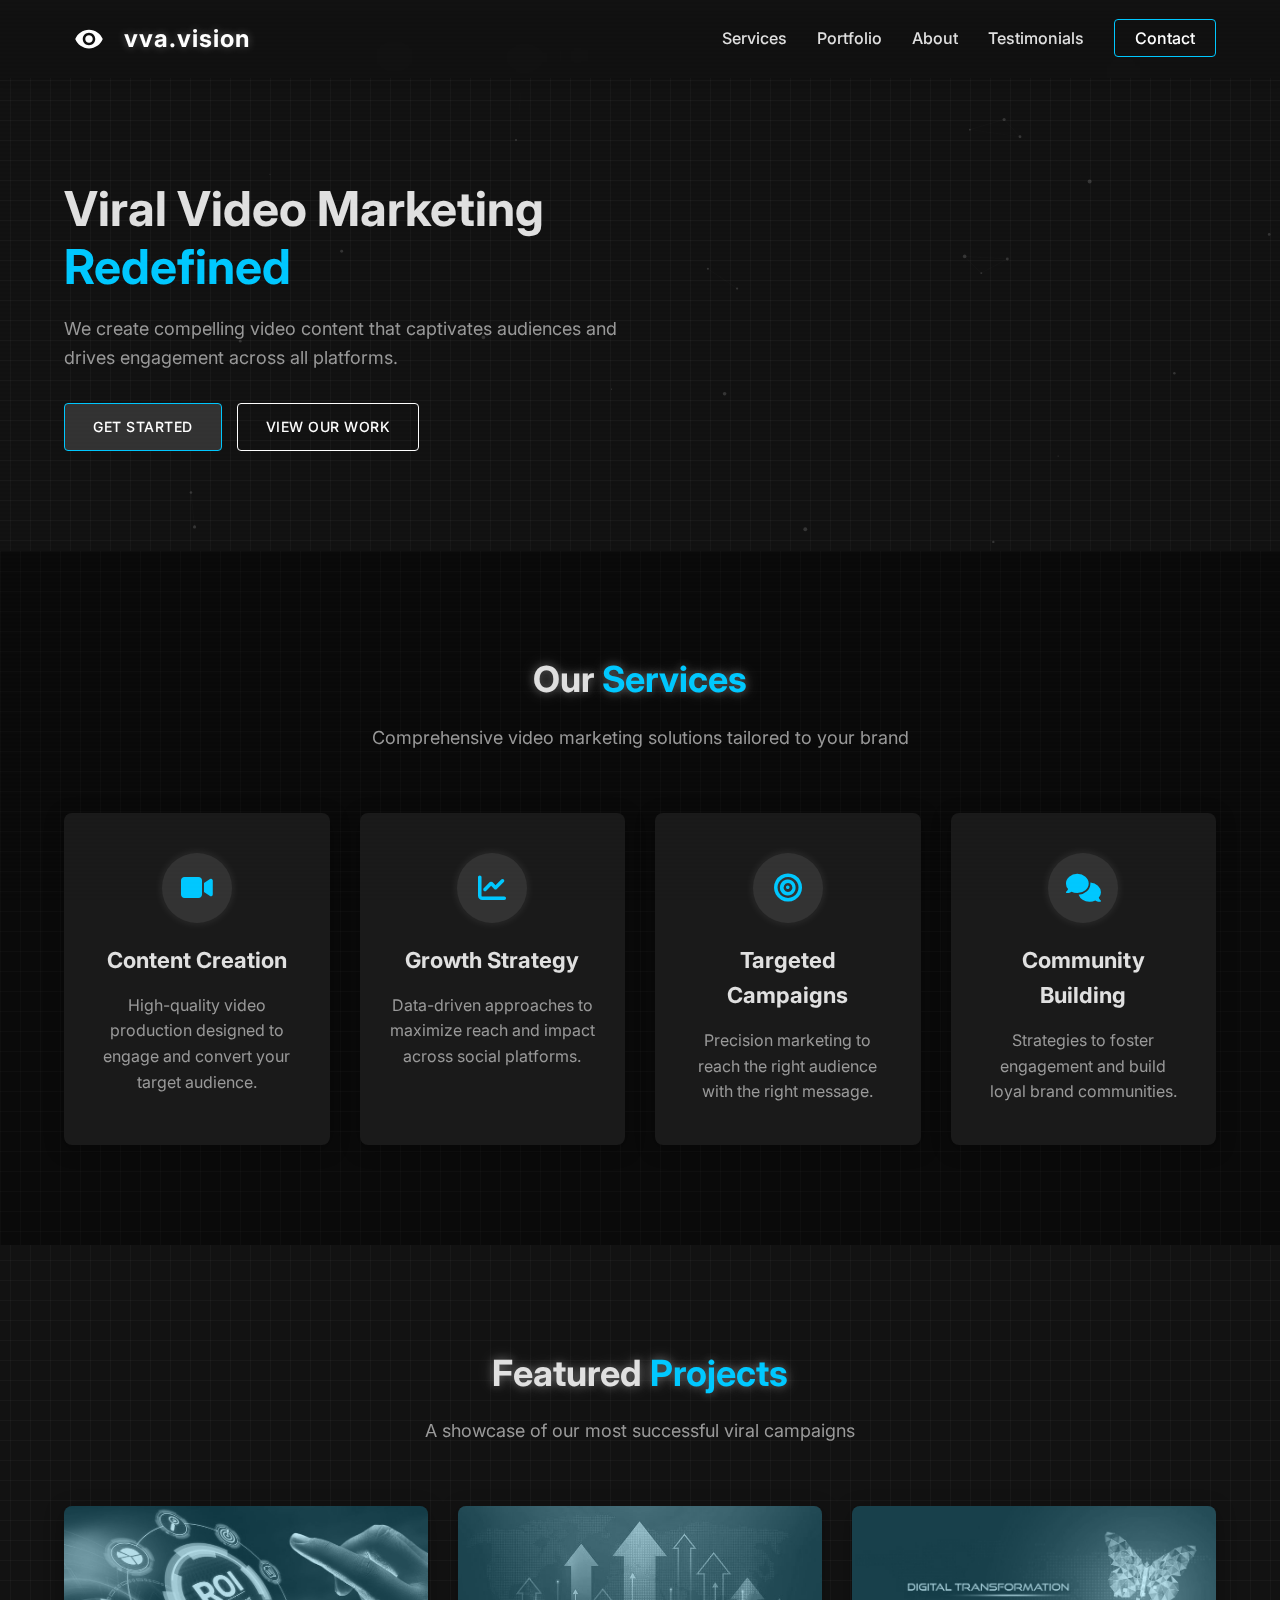
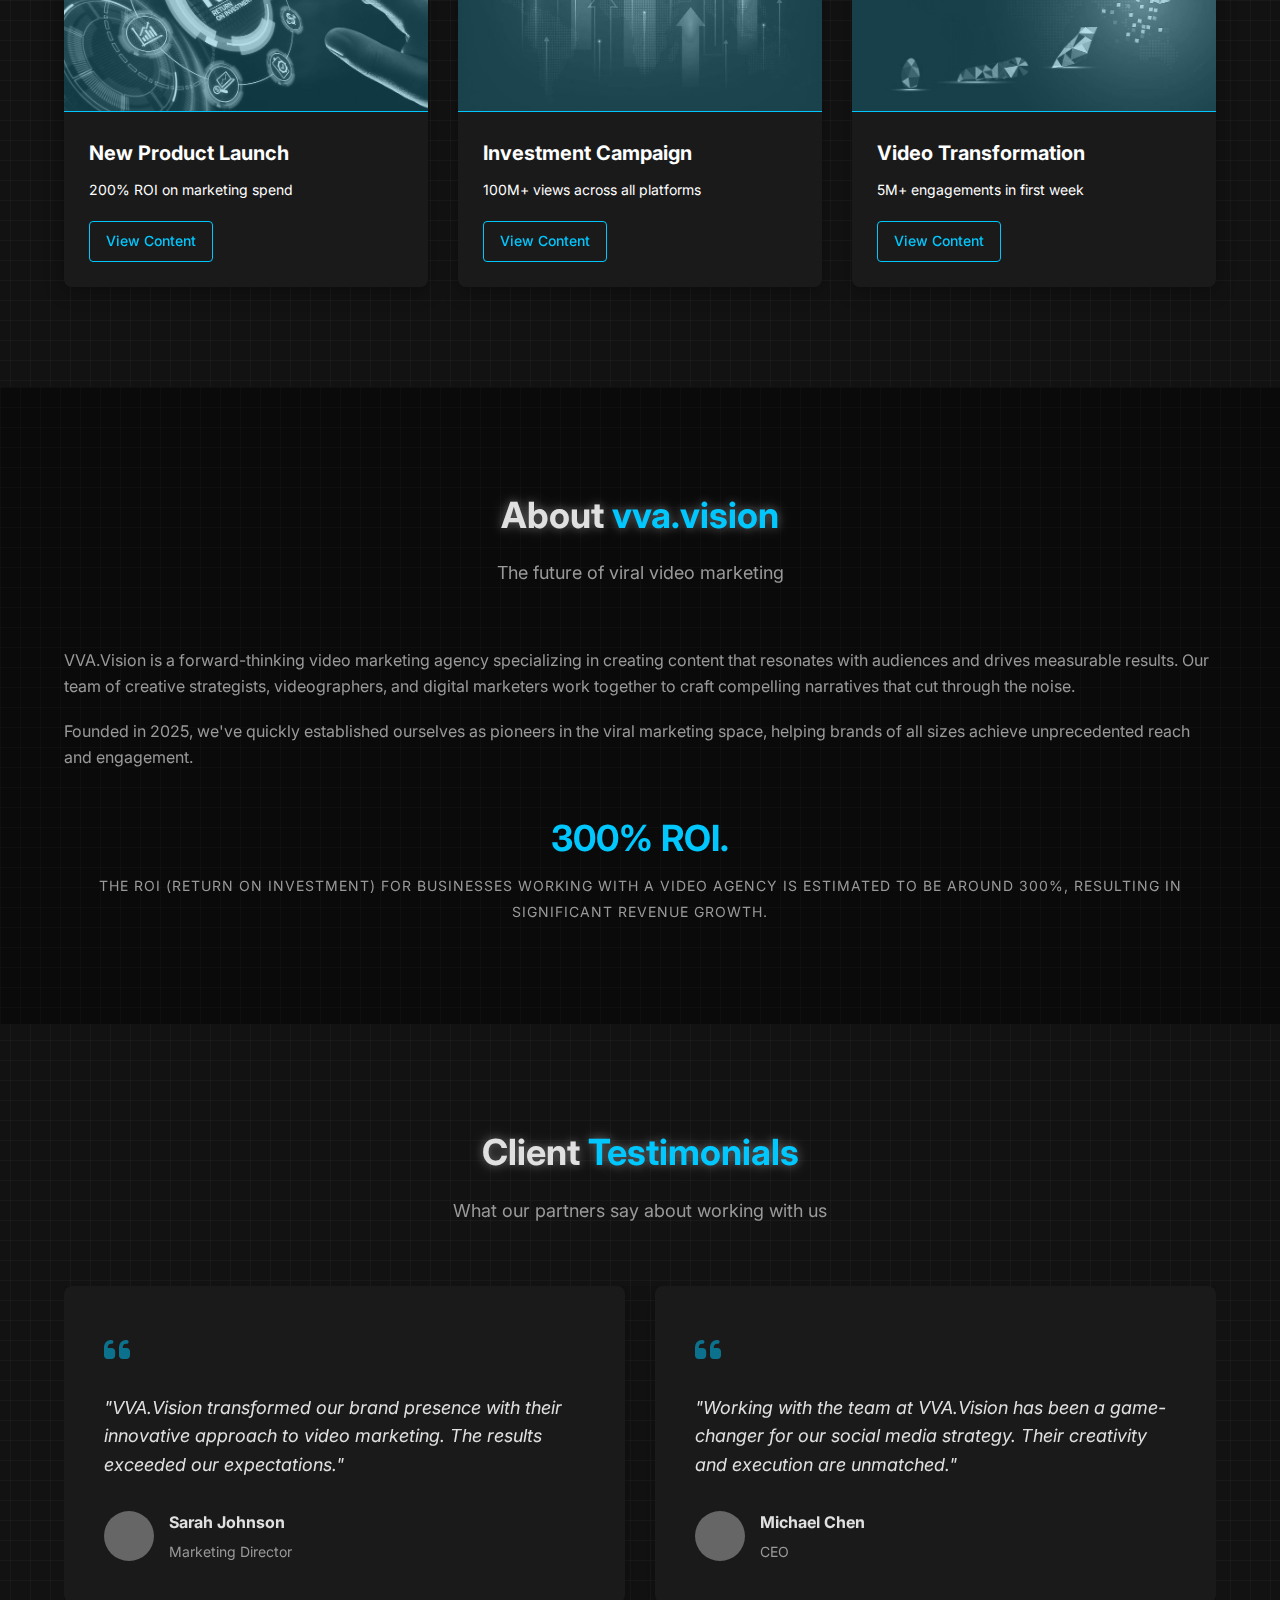
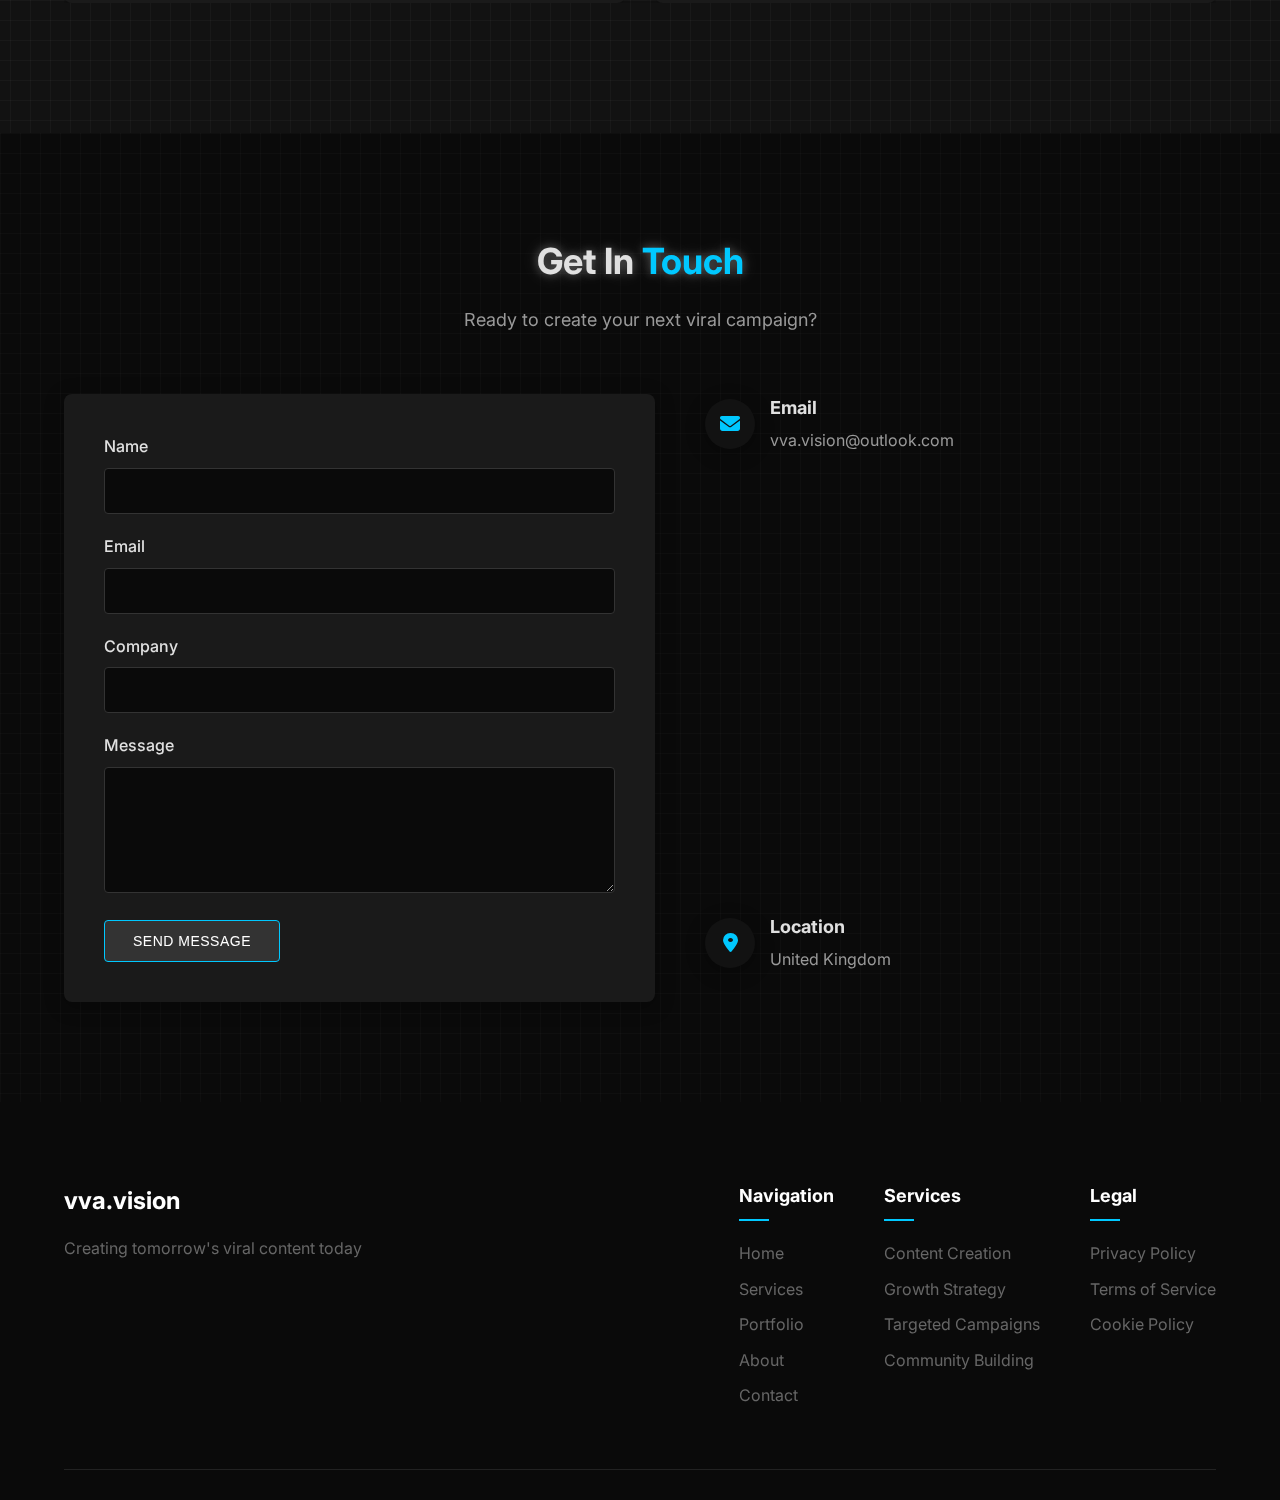
==== commit bc644eb9: "-" ====
--- a/index.html
+++ b/index.html
@@ -92,10 +92,31 @@
             </div>
             <div class="portfolio-grid">
                 
-
                 <div class="portfolio-item">
                     <div class="portfolio-image">
-                        <img src="cover3.jpeg" alt="Informational Video Campaign">
+                        <img src="cover3.jpeg" alt="New Product Launch Campaign">
+                    </div>
+                    <div class="portfolio-info">
+                        <h3>New Product Launch</h3>
+                        <p>200% ROI on marketing spend</p>
+                        <a href="beauty-gallery.html" class="view-project">View Content</a>
+                    </div>
+                </div>
+                
+                <div class="portfolio-item">
+                    <div class="portfolio-image">
+                        <img src="cover1.jpeg" alt="Investment Campaign">
+                    </div>
+                    <div class="portfolio-info">
+                        <h3>Investment Campaign</h3>
+                        <p>100M+ views across all platforms</p>
+                        <a href="campaign-gallery.html" class="view-project">View Content</a>
+                    </div>
+                </div>
+
+                <div class="portfolio-item">
+                    <div class="portfolio-image">
+                        <img src="cover2.jpeg" alt="Informational Video Campaign">
                     </div>
                     <div class="portfolio-info">
                         <h3>Video Transformation</h3>
@@ -104,27 +125,7 @@
                     </div>
                 </div>
             
-                <div class="portfolio-item">
-                    <div class="portfolio-image">
-                        <img src="cover1.jpeg" alt="New Product Launch Campaign">
-                    </div>
-                    <div class="portfolio-info">
-                        <h3>New Product Launch</h3>
-                        <p>200% ROI on marketing spend</p>
-                        <a href="beauty-gallery.html" class="view-project">View Content</a>
-                    </div>
-                </div>
-
-                <div class="portfolio-item">
-                    <div class="portfolio-image">
-                        <img src="cover2.jpeg" alt="Investment Campaign">
-                    </div>
-                    <div class="portfolio-info">
-                        <h3>Investment Campaign</h3>
-                        <p>100M+ views across all platforms</p>
-                        <a href="campaign-gallery.html" class="view-project">View Content</a>
-                    </div>
-                </div>
+
 
 
             </div>
